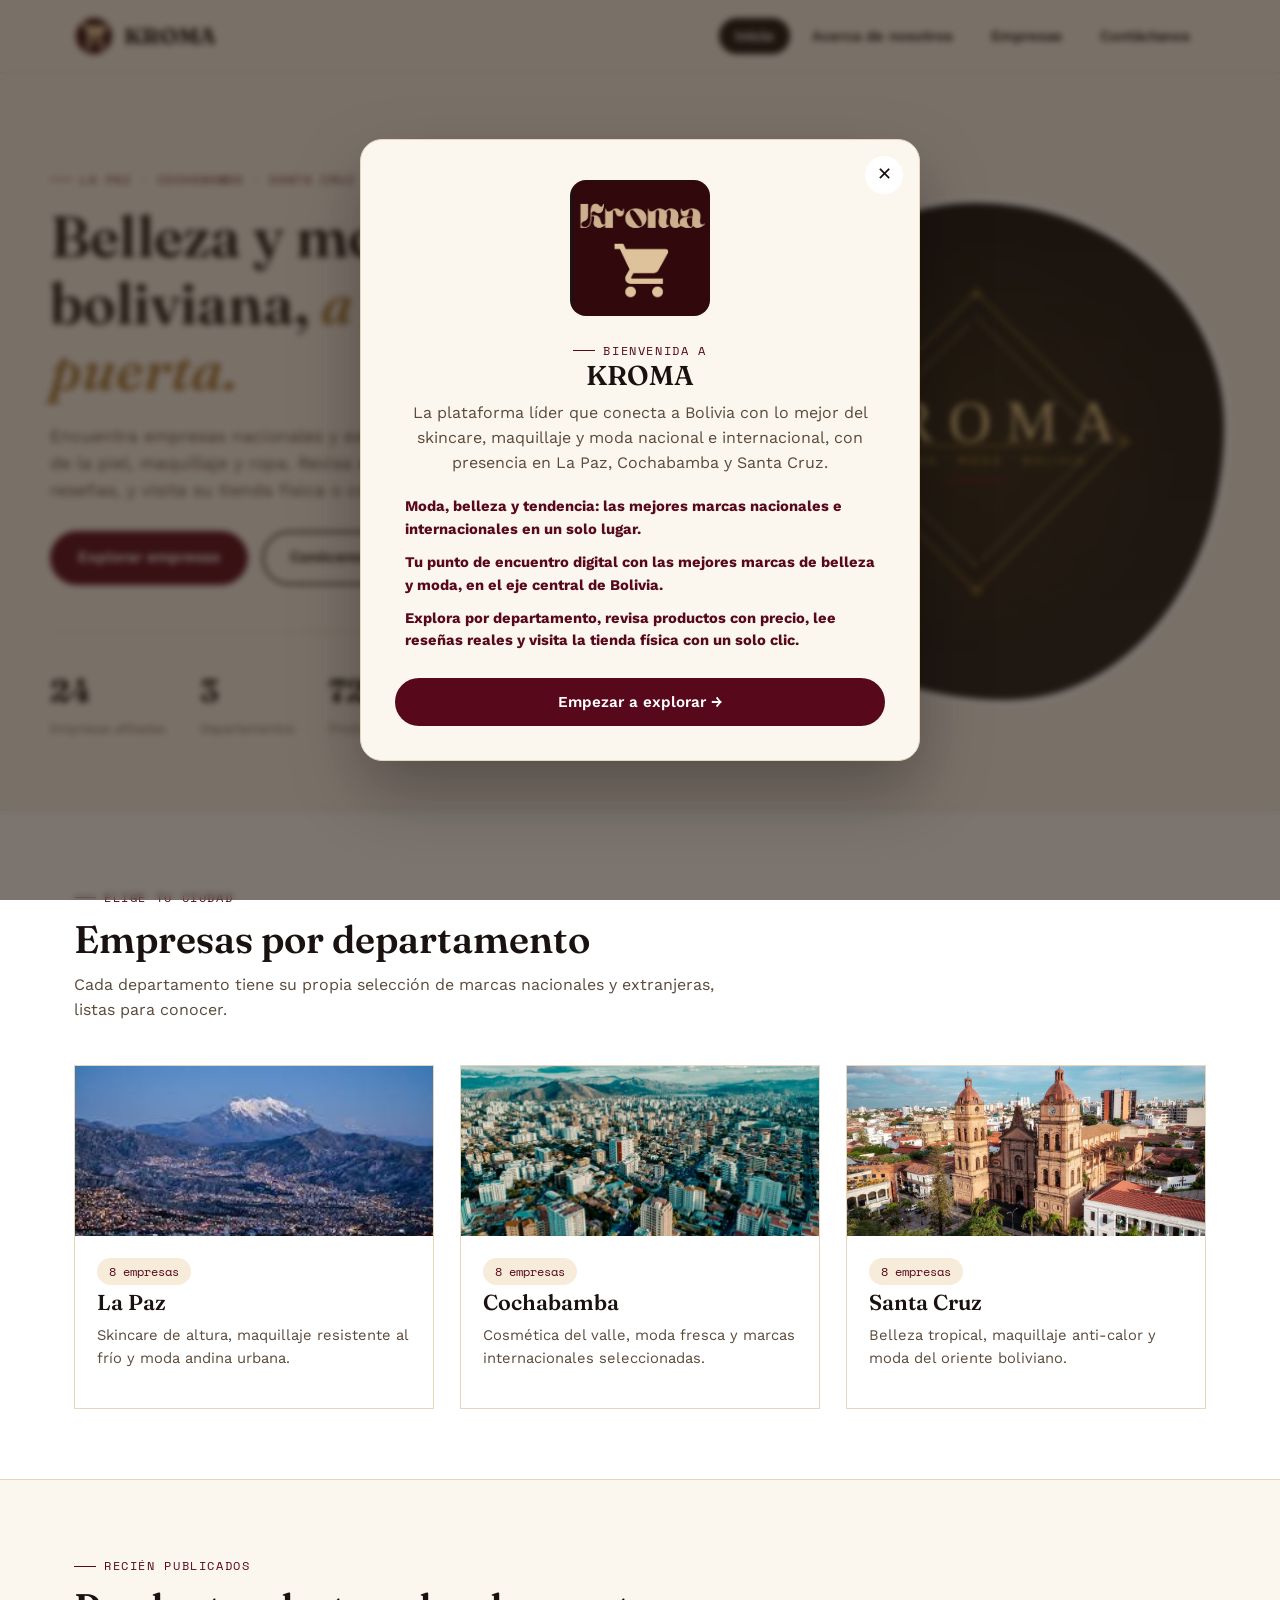
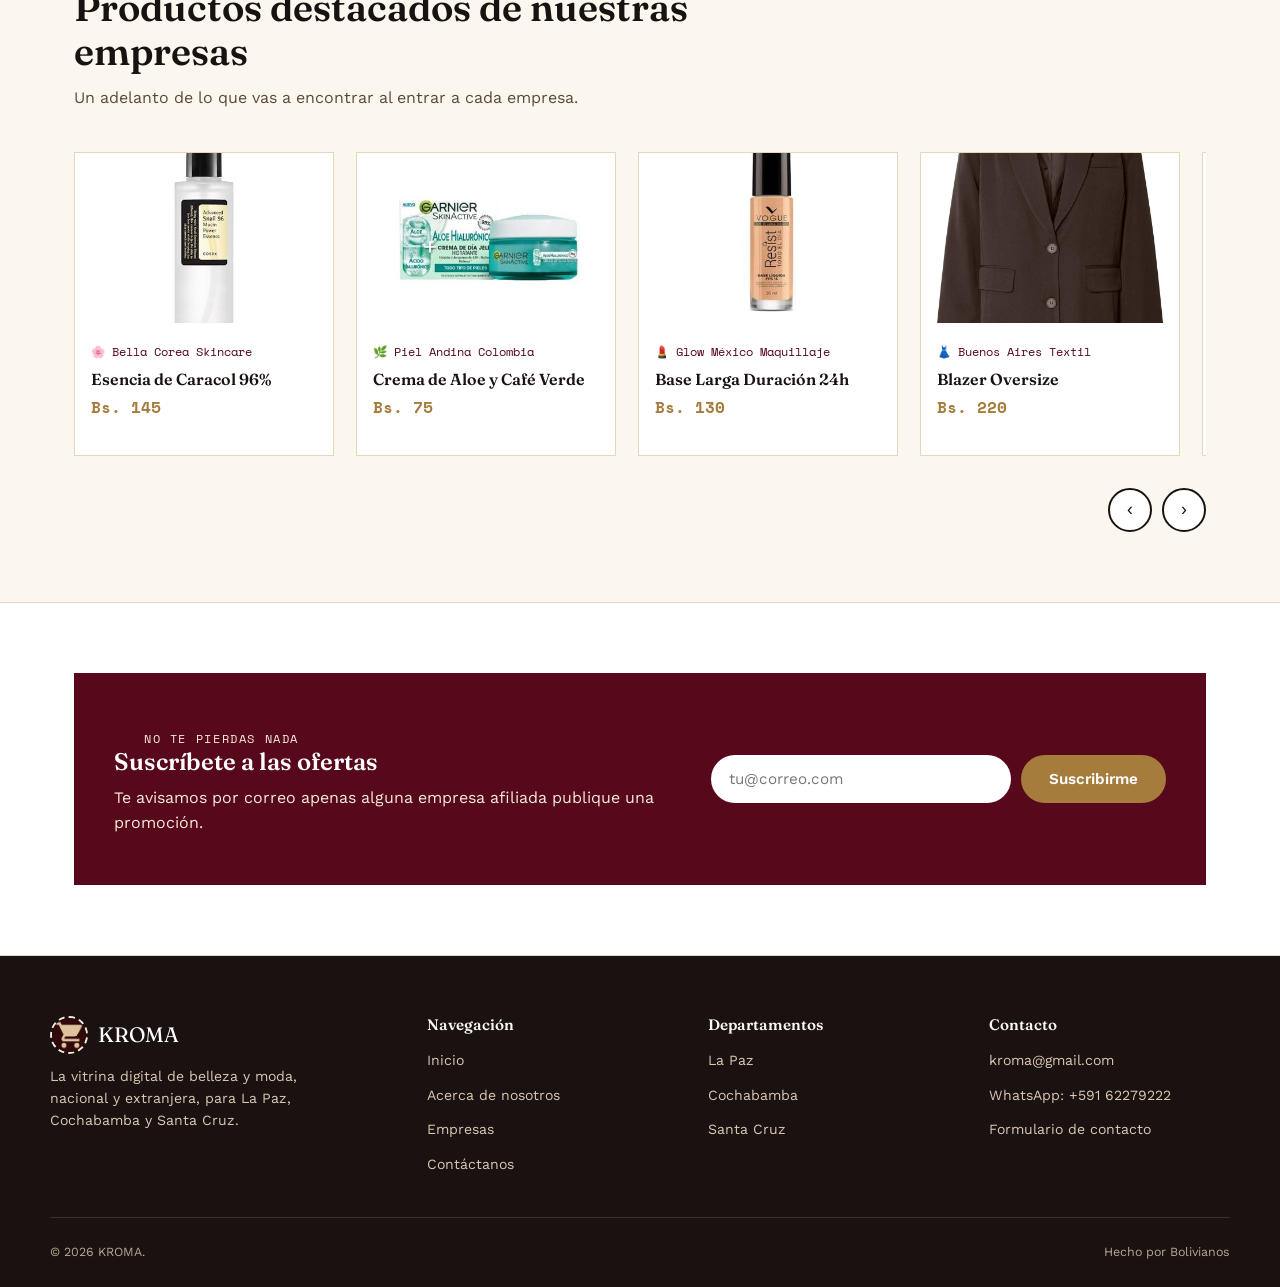
==== index.html @ 6fd76ea3 "Moviendo archivos a la raiz" ====
<!DOCTYPE html>
<html lang="es">
<head>
<meta charset="UTF-8">
<meta name="viewport" content="width=device-width, initial-scale=1.0">
<title>KROMA · Belleza y moda boliviana y del mundo</title>
<meta name="description" content="Descubre empresas de skincare, maquillaje y ropa, nacionales y extranjeras, en La Paz, Cochabamba y Santa Cruz.">
<link rel="preconnect" href="https://fonts.googleapis.com">
<link rel="stylesheet" href="css/style.css">
</head>
<body>

<!-- ============== BIENVENIDA ============== -->
<div class="modal-overlay" id="modal-bienvenida">
  <div class="modal-caja bienvenida-caja">
    <button class="modal-cerrar" data-cerrar-bienvenida aria-label="Cerrar bienvenida">✕</button>
    <div class="modal-panel">
      <img src="assets/img/logo-completo.jpg" alt="Logo KROMA" class="sello-grande-img" style="border-radius:16px; width:140px; height:auto; border:none;">
      <span class="eyebrow" style="justify-content:center;">Bienvenida a</span>
      <h3>KROMA</h3>
      <p>La plataforma líder que conecta a Bolivia con lo mejor del skincare, maquillaje y moda nacional e internacional, con presencia en La Paz, Cochabamba y Santa Cruz.</p>
      <ul class="bienvenida-lista">
        <li><span></span> <span><b>Moda, belleza y tendencia:</b> las mejores marcas nacionales e internacionales en un solo lugar.</span></li>
        <li><span></span> <span>Tu punto de encuentro digital con las mejores marcas de belleza y moda, en el eje central de Bolivia.</span></li>
        <li><span></span> <span>Explora por departamento, revisa productos con precio, lee reseñas reales y visita la tienda física con un solo clic.</span></li>
      </ul>
      <button class="btn btn-primario btn-block" data-cerrar-bienvenida>Empezar a explorar →</button>
    </div>
  </div>
</div>

<!-- ============== HEADER ============== -->
<header class="site-header">
  <nav class="nav">
    <a href="index.html" class="logo"><img src="assets/img/logo.jpg" alt="Logo KROMA" class="sello-img"> KROMA</a>
    <ul class="nav-links">
      <li><a href="index.html">Inicio</a></li>
      <li><a href="nosotros.html">Acerca de nosotros</a></li>
      <li><a href="empresas.html">Empresas</a></li>
      <li><a href="contacto.html">Contáctanos</a></li>
    </ul>
    <button class="nav-toggle" aria-label="Abrir menú">☰</button>
  </nav>
</header>

<!-- ============== HERO ============== -->
<section class="hero">
  <div class="hero-grid">
    <div>
      <span class="eyebrow">La Paz · Cochabamba · Santa Cruz</span>
      <h1>Belleza y moda boliviana, <em>a un clic de tu puerta.</em></h1>
      <p>Encuentra empresas nacionales y extranjeras de cuidado de la piel, maquillaje y ropa. Revisa sus productos, lee reseñas, y visita su tienda física o contáctalas directo.</p>
      <div class="hero-acciones">
        <a href="empresas.html" class="btn btn-primario">Explorar empresas </a>
        <a href="nosotros.html" class="btn btn-secundario">Conócenos</a>
      </div>
      <div class="stats-tira">
        <div class="stat"><b>24</b><span>Empresas afiliadas</span></div>
        <div class="stat"><b>3</b><span>Departamentos</span></div>
        <div class="stat"><b>72+</b><span>Productos publicados</span></div>
      </div>
    </div>
    <div class="hero-visual">
      <img src="assets/img/hero.jpg" alt="KROMA - Belleza, moda y tendencia en Bolivia">
    </div>
  </div>
</section>

<!-- ============== DEPARTAMENTOS ============== -->
<section class="section-alt">
  <div class="contenedor">
    <div class="section-titulo">
      <span class="eyebrow">Elige tu ciudad</span>
      <h2>Empresas por departamento</h2>
      <p>Cada departamento tiene su propia selección de marcas nacionales y extranjeras, listas para conocer.</p>
    </div>
    <div class="departamentos-grid">
      <!-- 📸 CAMBIAR AQUÍ: assets/img/departamentos/la-paz.jpg, cochabamba.jpg y santa-cruz.jpg -->
      <a href="empresas.html?depto=la-paz" class="depto-card">
        <div class="depto-img"><img src="assets/img/departamentos/LA PAZ.jpg" alt="La Paz"></div>
        <div class="depto-body">
          <span class="depto-pill">8 empresas</span>
          <h3>La Paz</h3>
          <p>Skincare de altura, maquillaje resistente al frío y moda andina urbana.</p>
        </div>
      </a>
      <a href="empresas.html?depto=cochabamba" class="depto-card">
        <div class="depto-img"><img src="assets/img/departamentos/COCHA.jpg" alt="Cochabamba"></div>
        <div class="depto-body">
          <span class="depto-pill">8 empresas</span>
          <h3>Cochabamba</h3>
          <p>Cosmética del valle, moda fresca y marcas internacionales seleccionadas.</p>
        </div>
      </a>
      <a href="empresas.html?depto=santa-cruz" class="depto-card">
        <div class="depto-img"><img src="assets/img/departamentos/SANTA CRUZ.jpg" alt="Santa Cruz"></div>
        <div class="depto-body">
          <span class="depto-pill">8 empresas</span>
          <h3>Santa Cruz</h3>
          <p>Belleza tropical, maquillaje anti-calor y moda del oriente boliviano.</p>
        </div>
      </a>
    </div>
  </div>
</section>

<!-- ============== PRODUCTOS DESTACADOS (CARRUSEL) ============== -->
<section>
  <div class="contenedor">
    <div class="section-titulo">
      <span class="eyebrow">Recién publicados</span>
      <h2>Productos destacados de nuestras empresas</h2>
      <p>Un adelanto de lo que vas a encontrar al entrar a cada empresa.</p>
    </div>
    <div class="carrusel">
      <div class="carrusel-pista" id="pista-destacados"></div>
      <div class="carrusel-controles">
        <button class="carrusel-btn" id="destacados-prev" aria-label="Anterior">‹</button>
        <button class="carrusel-btn" id="destacados-next" aria-label="Siguiente">›</button>
      </div>
    </div>
  </div>
</section>

<!-- ============== NEWSLETTER ============== -->
<section class="section-alt">
  <div class="contenedor">
    <div class="newsletter">
      <div>
        <span class="eyebrow" style="color:var(--verde-crema);">No te pierdas nada</span>
        <h2>Suscríbete a las ofertas</h2>
        <p>Te avisamos por correo apenas alguna empresa afiliada publique una promoción.</p>
      </div>
      <div>
        <form class="form-suscripcion">
          <input type="email" placeholder="tu@correo.com" required>
          <button class="btn btn-terracota" type="submit">Suscribirme </button>
        </form>
        <div class="mensaje-confirm"></div>
      </div>
    </div>
  </div>
</section>

<!-- ============== FOOTER ============== -->
<footer id="footer-incluido"></footer>

<script src="js/data.js"></script>
<script src="js/main.js"></script>
<script src="js/footer.js"></script>
</body>
</html>
---- css/style.css ----
/* ==========================================================================
   KROMA — style.css
   Paleta oficial (documento de marca): Vino (Maroon) #57081B · Beige Tan #D3AC75
           Beige Sand #D7B47C · Negro #151716
   Tipografía: "Fraunces" (display) + "Work Sans" (texto) + "Space Mono" (datos)
   ========================================================================== */

@import url('https://fonts.googleapis.com/css2?family=Fraunces:ital,opsz,wght@0,9..144,400;0,9..144,600;0,9..144,700;1,9..144,500&family=Work+Sans:wght@400;500;600;700&family=Space+Mono:wght@400;700&display=swap');

:root{
  --crema:        #FBF6EE;   /* fondo general → beige muy claro */
  --marfil:       #FFFFFF;   /* tarjetas → blanco, resalta sobre el beige */
  --cafe-oscuro:  #1A1210;   /* NEGRO de marca → textos, header, footer */
  --cafe-medio:   #57081B;   /* VINO (maroon) → textos y acentos secundarios */
  --cafe-claro:   #D3AC75;   /* BEIGE (tan) → detalles pequeños */
  --verde-salvia: #EFDCC0;   /* beige claro → fondos suaves de íconos/badges */
  --verde-oscuro: #57081B;   /* VINO → color de marca: botones, logo, pestañas */
  --verde-crema:  #F7EBDA;   /* beige muy pálido → fondos suaves */
  --terracota:    #A67C3D;   /* BEIGE dorado oscuro → precios y botón de acción */
  --linea:        #E7D6BE;   /* líneas y bordes suaves en beige */
  --negro:        #151716;   /* NEGRO puro del documento de marca */
}
*{ box-sizing: border-box; margin:0; padding:0; }

html{ scroll-behavior: smooth; }

body{
  background: var(--crema);
  color: var(--cafe-oscuro);
  font-family: 'Work Sans', sans-serif;
  line-height: 1.55;
  overflow-x: hidden;
}

img{ max-width: 100%; display:block; }

a{ color: inherit; text-decoration: none; }

h1,h2,h3,h4{
  font-family: 'Fraunces', serif;
  color: var(--cafe-oscuro);
  line-height: 1.15;
  font-weight: 600;
}

.eyebrow{
  font-family: 'Space Mono', monospace;
  text-transform: uppercase;
  letter-spacing: .14em;
  font-size: .72rem;
  color: var(--verde-oscuro);
  display:inline-flex;
  align-items:center;
  gap:8px;
}
.eyebrow::before{
  content:"";
  width:22px; height:1px;
  background: var(--verde-oscuro);
  display:inline-block;
}

.contenedor{
  max-width: 1180px;
  margin: 0 auto;
  padding: 0 24px;
}

/* Foco visible accesible */
a:focus-visible, button:focus-visible, input:focus-visible, textarea:focus-visible{
  outline: 3px solid var(--terracota);
  outline-offset: 3px;
}

@media (prefers-reduced-motion: reduce){
  *{ animation-duration: .001ms !important; animation-iteration-count: 1 !important; transition-duration: .001ms !important; scroll-behavior:auto !important; }
}

/* ==========================================================================
   BOTONES DIDÁCTICOS
   ========================================================================== */
.btn{
  display:inline-flex;
  align-items:center;
  gap:10px;
  font-family: 'Work Sans', sans-serif;
  font-weight:600;
  font-size: .95rem;
  padding: 13px 26px;
  border-radius: 100px;
  border: 2px solid transparent;
  cursor:pointer;
  transition: transform .18s ease, box-shadow .18s ease, background .18s ease;
  white-space: nowrap;
}
.btn:hover{ transform: translateY(-2px); }
.btn:active{ transform: translateY(0); }

.btn-primario{
  background: var(--verde-oscuro);
  color: var(--marfil);
  box-shadow: var(--sombra);
}
.btn-primario:hover{ background: var(--cafe-oscuro); }

.btn-secundario{
  background: transparent;
  color: var(--cafe-oscuro);
  border-color: var(--cafe-oscuro);
}
.btn-secundario:hover{ background: var(--cafe-oscuro); color: var(--marfil); }

.btn-terracota{
  background: var(--terracota);
  color: var(--marfil);
  box-shadow: var(--sombra);
}
.btn-terracota:hover{ background: #9a5324; }

.btn-block{ width:100%; justify-content:center; }
.btn-sm{ padding: 9px 18px; font-size: .82rem; }

/* ==========================================================================
   HEADER / NAV
   ========================================================================== */
.site-header{
  position: sticky; top:0; z-index: 500;
  background: rgba(251,246,238,0.92);
  backdrop-filter: blur(10px);
  border-bottom: 1px solid var(--linea);
}
.nav{
  display:flex; align-items:center; justify-content:space-between;
  padding: 16px 24px;
  max-width: 1180px; margin:0 auto;
}
.logo{
  display:flex; align-items:center; gap:10px;
  font-family:'Fraunces', serif; font-weight:700; font-size:1.4rem;
  color: var(--cafe-oscuro);
}
.logo .sello{
  width:40px;height:40px;border-radius:50%;
  background: var(--verde-oscuro); color:var(--marfil);
  display:flex; align-items:center; justify-content:center;
  font-family:'Fraunces',serif; font-size:1.1rem; flex-shrink:0;
  border: 2px dashed var(--verde-crema);
}
/* 📸 Logo: mismo círculo de 40px, pero como imagen. Cambia assets/img/logo.png por tu logo real. */
.logo .sello-img{
  width:40px;height:40px;border-radius:50%;
  object-fit:cover; flex-shrink:0;
  border: 2px dashed var(--verde-crema);
}
.footer-logo .sello-img{
  width:38px;height:38px;border-radius:50%; object-fit:cover; flex-shrink:0;
  border: 2px dashed var(--verde-crema);
}
.nav-links{
  display:flex; align-items:center; gap:6px; list-style:none;
}
.nav-links a{
  padding: 9px 16px; border-radius:100px; font-weight:600; font-size:.92rem;
  transition: background .2s ease, color .2s ease;
}
.nav-links a:hover, .nav-links a.activo{
  background: var(--cafe-oscuro); color: var(--marfil);
}
.nav-toggle{
  display:none;
  background:none; border:2px solid var(--cafe-oscuro); border-radius:10px;
  width:44px;height:44px; cursor:pointer; font-size:1.3rem;
  color: var(--cafe-oscuro);
}

@media (max-width: 880px){
  .nav-toggle{ display:block; }
  .nav-links{
    position:absolute; top:100%; left:0; right:0;
    flex-direction:column; align-items:stretch;
    background: var(--marfil);
    border-bottom: 1px solid var(--linea);
    padding: 10px 24px 20px;
    display:none;
    gap:4px;
  }
  .nav-links.abierto{ display:flex; }
  .nav-links a{ text-align:center; }
}

/* ==========================================================================
   HERO
   ========================================================================== */
.hero{
  position:relative;
  padding: 90px 24px 70px;
  overflow:hidden;
}
.hero-grid{
  max-width:1180px; margin:0 auto;
  display:grid; grid-template-columns: 1.1fr .9fr; gap:50px; align-items:center;
}
.hero h1{
  font-size: clamp(2.4rem, 4.6vw, 3.6rem);
  margin: 16px 0 20px;
}
.hero h1 em{ font-style: italic; color: var(--terracota); }
.hero p{ font-size:1.08rem; max-width:46ch; color:#5a4a3a; margin-bottom:28px; }
.hero-acciones{ display:flex; gap:14px; flex-wrap:wrap; }

.hero-visual{
  position:relative; aspect-ratio: 1/1; border-radius: 50% 50% 44% 56% / 55% 45% 55% 45%;
  overflow:hidden; box-shadow: var(--sombra); border: 6px solid var(--marfil);
}
.hero-visual img{ width:100%; height:100%; object-fit:cover; }
.hero-blob-tag{
  position:absolute; bottom:-18px; left:-18px;
  background: var(--verde-oscuro); color:var(--marfil);
  padding: 14px 20px; border-radius: var(--radio-sm);
  font-family:'Space Mono',monospace; font-size:.78rem;
  box-shadow: var(--sombra);
  max-width:200px;
}

.stats-tira{
  display:flex; flex-wrap:wrap; gap:34px;
  margin-top: 46px; padding-top: 34px; border-top:1px solid var(--linea);
}
.stat b{ display:block; font-family:'Fraunces',serif; font-size:2rem; color:var(--cafe-oscuro); }
.stat span{ font-size:.8rem; color:#7a6a5a; }

/* ==========================================================================
   SECCIONES GENERALES
   ========================================================================== */
section{ padding: 70px 24px; }
.section-titulo{ max-width: 640px; margin-bottom: 42px; }
.section-titulo h2{ font-size: clamp(1.8rem,3vw,2.5rem); margin-top:10px; }
.section-titulo p{ color:#5a4a3a; margin-top: 12px; }
.section-alt{ background: var(--marfil); border-top:1px solid var(--linea); border-bottom:1px solid var(--linea); }

/* Tarjetas de departamento */
.departamentos-grid{
  display:grid; grid-template-columns: repeat(3, 1fr); gap: 26px;
}
.depto-card{
  position:relative;
  background: var(--marfil);
  border-radius: var(--radio);
  overflow:hidden;
  box-shadow: var(--sombra);
  border: 1px solid var(--linea);
  transition: transform .25s ease;
}
.depto-card:hover{ transform: translateY(-6px); }
.depto-card .depto-img{ height:170px; overflow:hidden; }
.depto-card .depto-img img{ width:100%; height:100%; object-fit:cover; transition: transform .5s ease; }
.depto-card:hover .depto-img img{ transform: scale(1.08); }
.depto-card .depto-body{ padding: 22px; }
.depto-card h3{ font-size:1.35rem; margin: 6px 0 8px; }
.depto-card p{ color:#5a4a3a; font-size:.92rem; margin-bottom:16px; }
.depto-pill{
  font-family:'Space Mono',monospace; font-size:.72rem;
  background: var(--verde-crema); color: var(--verde-oscuro);
  padding: 5px 12px; border-radius: 100px; display:inline-block;
}

/* ==========================================================================
   CARRUSEL (destacados / productos)
   ========================================================================== */
.carrusel{ position:relative; }
.carrusel-pista{
  display:flex; gap:22px; overflow-x:auto; scroll-snap-type: x mandatory;
  padding-bottom: 14px; scrollbar-width: thin; scrollbar-color: var(--cafe-claro) transparent;
}
.carrusel-pista::-webkit-scrollbar{ height:8px; }
.carrusel-pista::-webkit-scrollbar-thumb{ background: var(--cafe-claro); border-radius:10px; }

.carrusel-controles{ display:flex; gap:10px; margin-top: 18px; justify-content:flex-end; }
.carrusel-btn{
  width:44px; height:44px; border-radius:50%;
  border: 2px solid var(--cafe-oscuro); background: var(--marfil);
  color: var(--cafe-oscuro); font-size:1.1rem; cursor:pointer;
  transition: background .2s ease, color .2s ease;
}
.carrusel-btn:hover{ background: var(--cafe-oscuro); color: var(--marfil); }

.producto-card-mini{
  flex: 0 0 260px; scroll-snap-align:start;
  background: var(--marfil); border-radius: var(--radio); overflow:hidden;
  border:1px solid var(--linea); box-shadow: var(--sombra);
}
.producto-card-mini .foto{ height:170px; overflow:hidden; }
.producto-card-mini .foto img{ width:100%; height:100%; object-fit:cover; }
.producto-card-mini .info{ padding:16px; }
.producto-card-mini .empresa-tag{ font-size:.72rem; color:var(--verde-oscuro); font-family:'Space Mono',monospace; }
.producto-card-mini h4{ font-size:1rem; margin:6px 0; }
.producto-card-mini .precio{ font-family:'Space Mono',monospace; color:var(--terracota); font-weight:700; }

/* ==========================================================================
   EMPRESAS — filtros + grid
   ========================================================================== */
.filtros-depto{
  display:flex; gap:10px; flex-wrap:wrap; margin-bottom: 20px;
}
.filtro-btn{
  padding:10px 20px; border-radius:100px; border:2px solid var(--cafe-oscuro);
  background:transparent; color:var(--cafe-oscuro); font-weight:600; cursor:pointer;
  font-family:'Work Sans',sans-serif; font-size:.9rem;
  transition: all .2s ease;
}
.filtro-btn.activo, .filtro-btn:hover{ background: var(--cafe-oscuro); color: var(--marfil); }

.filtros-tipo{ display:flex; gap:8px; flex-wrap:wrap; margin-bottom: 34px; }
.chip-btn{
  padding:7px 16px; border-radius:100px; border:1.5px solid var(--verde-oscuro);
  background: var(--verde-crema); color:var(--verde-oscuro); font-size:.8rem; font-weight:600;
  cursor:pointer; font-family:'Space Mono',monospace;
}
.chip-btn.activo{ background: var(--verde-oscuro); color:var(--marfil); }

.empresas-grid{
  display:grid; grid-template-columns: repeat(auto-fill, minmax(270px,1fr)); gap: 24px;
}
.empresa-card{
  background: var(--marfil); border-radius: var(--radio); border:1px solid var(--linea);
  box-shadow: var(--sombra); padding: 24px; cursor:pointer;
  transition: transform .22s ease, border-color .22s ease;
  display:flex; flex-direction:column; gap:12px; text-align:left;
}
.empresa-card:hover{ transform: translateY(-5px); border-color: var(--verde-oscuro); }
.empresa-top{ display:flex; align-items:center; gap:14px; }
.empresa-icono{
  width:56px;height:56px;border-radius:50%; flex-shrink:0;
  background: var(--verde-crema); display:flex; align-items:center; justify-content:center;
  font-size:1.6rem; border: 2px dashed var(--verde-oscuro);
}
.empresa-nombre{ font-family:'Fraunces',serif; font-size:1.12rem; font-weight:600; }
.empresa-pais{ font-size:.78rem; color:#7a6a5a; }
.badges{ display:flex; gap:8px; flex-wrap:wrap; }
.badge{
  font-family:'Space Mono',monospace; font-size:.68rem; padding:4px 10px; border-radius:100px;
}
.badge-extranjera{ background:#F1E1CE; color: var(--cafe-medio); }
.badge-nacional{ background: var(--verde-crema); color: var(--verde-oscuro); }
.badge-categoria{ background: #EFE6F0; color:#6a4b6e; }
.empresa-card .ver-mas{
  margin-top:auto; font-weight:700; font-size:.85rem; color: var(--terracota);
  display:flex; align-items:center; gap:6px;
}

/* ==========================================================================
   MODAL DE EMPRESA (mision/vision -> productos -> reseñas -> visita)
   ========================================================================== */
.modal-overlay{
  position:fixed; inset:0; background: rgba(35,24,16,0.6);
  display:none; align-items:center; justify-content:center; z-index:1000;
  padding: 20px; backdrop-filter: blur(3px);
}
.modal-overlay.visible{ display:flex; }

.modal-caja{
  background: var(--crema); border-radius: 22px; max-width: 640px; width:100%;
  max-height: 88vh; overflow-y:auto; box-shadow: 0 30px 70px rgba(0,0,0,.3);
  position:relative; border: 1px solid var(--linea);
}
.modal-cerrar{
  position:absolute; top:16px; right:16px; z-index:5;
  width:38px;height:38px;border-radius:50%; border:none;
  background: var(--marfil); color:var(--cafe-oscuro); font-size:1.1rem; cursor:pointer;
  box-shadow: var(--sombra);
}

.modal-panel{ padding: 40px 34px 34px; }

/* Paso 1: advertencia de mision/vision */
.advertencia{
  text-align:center;
}
.advertencia .empresa-icono{ width:80px;height:80px; font-size:2.3rem; margin:0 auto 14px; }
.advertencia .eyebrow{ justify-content:center; margin-bottom:8px; }
.advertencia h3{ font-size:1.6rem; margin-bottom: 18px; }
.mv-bloque{
  background: var(--marfil); border-radius: var(--radio-sm); padding:18px 20px;
  text-align:left; margin-bottom:14px; border-left: 4px solid var(--verde-oscuro);
}
.mv-bloque.vision{ border-left-color: var(--terracota); }
.mv-bloque .eyebrow{ justify-content:flex-start; margin-bottom:6px; }
.mv-bloque p{ font-size:.92rem; color:#4a3a2c; }

/* Paso 2: detalle */
.detalle-header{ display:flex; align-items:center; gap:14px; margin-bottom: 22px; }
.detalle-header h3{ font-size:1.4rem; }

.tabs-detalle{ display:flex; gap:8px; margin-bottom:20px; border-bottom:1px solid var(--linea); }
.tab-btn{
  background:none; border:none; padding: 10px 4px; margin-right:18px;
  font-family:'Work Sans',sans-serif; font-weight:600; color:#8a7a68; cursor:pointer;
  border-bottom: 3px solid transparent; font-size:.92rem;
}
.tab-btn.activo{ color: var(--cafe-oscuro); border-color: var(--terracota); }

.panel-tab{ display:none; }
.panel-tab.activo{ display:block; animation: aparecer .3s ease; }
@keyframes aparecer{ from{opacity:0; transform:translateY(6px);} to{opacity:1; transform:translateY(0);} }

/* mini carrusel de productos dentro del modal */
.prod-carrusel{ position:relative; }
.prod-slide{ display:none; gap:18px; }
.prod-slide.activo{ display:grid; grid-template-columns: 120px 1fr; }
.prod-slide img{ width:120px; height:120px; object-fit:cover; border-radius: var(--radio-sm); }
.prod-slide h4{ font-size:1.05rem; margin-bottom:6px; }
.prod-slide p{ font-size:.88rem; color:#5a4a3a; margin-bottom:10px; }
.prod-slide .precio{ font-family:'Space Mono',monospace; font-weight:700; color:var(--terracota); font-size:1.05rem; }
.prod-dots{ display:flex; gap:8px; justify-content:center; margin-top:16px; }
.prod-dot{ width:9px;height:9px;border-radius:50%; background: var(--linea); border:none; cursor:pointer; }
.prod-dot.activo{ background: var(--verde-oscuro); width:22px; border-radius:6px; transition: all .25s ease; }
.prod-nav{ display:flex; justify-content:space-between; position:absolute; top:44px; left:0; right:0; pointer-events:none; }
.prod-nav button{ pointer-events:all; }

.resena{
  background: var(--marfil); border-radius: var(--radio-sm); padding:16px; margin-bottom:12px;
  border:1px solid var(--linea);
}
.resena-top{ display:flex; justify-content:space-between; align-items:center; margin-bottom:6px; }
.resena-top b{ font-size:.9rem; }
.estrellas{ color: var(--terracota); font-size:.85rem; letter-spacing:2px; }
.resena p{ font-size:.88rem; color:#5a4a3a; }

.mapa-caja{ border-radius: var(--radio-sm); overflow:hidden; border:1px solid var(--linea); margin-bottom:14px; }
.mapa-caja iframe{ width:100%; height:230px; border:0; display:block; }
.direccion-linea{ display:flex; gap:8px; align-items:flex-start; font-size:.9rem; margin-bottom:16px; color:#4a3a2c; }

.acciones-detalle{ display:flex; gap:12px; flex-wrap:wrap; margin-top: 10px; }

/* ==========================================================================
   BIENVENIDA (modal de entrada al sitio)
   ========================================================================== */
.bienvenida-caja{ max-width: 560px; text-align:center; }
.bienvenida-caja .sello-grande{
  width:74px;height:74px;border-radius:50%; margin: 0 auto 18px;
  background: var(--verde-oscuro); color:var(--marfil); display:flex; align-items:center; justify-content:center;
  font-family:'Fraunces',serif; font-size:1.6rem; border: 3px dashed var(--verde-crema);
}
/* 📸 Versión imagen del sello grande de bienvenida (misma idea que el logo del header) */
.bienvenida-caja .sello-grande-img{
  width:74px;height:74px;border-radius:50%; margin:0 auto 18px; object-fit:cover;
  border: 3px dashed var(--verde-crema); display:block;
}
.bienvenida-caja h3{ font-size:1.7rem; margin-bottom:10px; }
.bienvenida-caja p{ color:#5a4a3a; margin-bottom:20px; }
.bienvenida-lista{ text-align:left; display:grid; gap:10px; margin-bottom:26px; }
.bienvenida-lista li{ list-style:none; display:flex; gap:10px; font-size:.92rem; align-items:flex-start; }
.bienvenida-lista li span{ color: var(--verde-oscuro); font-weight:700; }

/* ==========================================================================
   EQUIPO (nosotros)
   ========================================================================== */
.equipo-grid{
  display:grid; grid-template-columns: repeat(5, 1fr); gap: 22px;
}
.equipo-card{ text-align:center; }
.equipo-foto{
  width:100%; aspect-ratio: 1/1; border-radius: 50%; overflow:hidden;
  border: 5px solid var(--marfil); box-shadow: var(--sombra); margin-bottom:14px;
}
.equipo-foto img{ width:100%; height:100%; object-fit:cover; }
.equipo-card h4{ font-size:1rem; margin-bottom:4px; }
.equipo-card span{ font-size:.8rem; color: var(--verde-oscuro); font-family:'Space Mono',monospace; }

/* ==========================================================================
   NEWSLETTER / SUSCRIPCION
   ========================================================================== */
.newsletter{
  background: var(--verde-oscuro); color: var(--marfil);
  border-radius: var(--radio); padding: 50px 40px;
  display:grid; grid-template-columns: 1.1fr .9fr; gap: 40px; align-items:center;
}
.newsletter h2{ color: var(--marfil); }
.newsletter p{ color: var(--verde-crema); margin-top:10px; }
.form-suscripcion{ display:flex; gap:10px; flex-wrap:wrap; }
.form-suscripcion input{
  flex:1; min-width:200px; padding: 14px 18px; border-radius:100px; border:none;
  font-family:'Work Sans',sans-serif; font-size:.95rem;
}
.mensaje-confirm{
  margin-top:12px; font-size:.88rem; padding:10px 16px; border-radius:10px;
  background: rgba(255,255,255,0.15); display:none;
}
.mensaje-confirm.visible{ display:block; }

/* ==========================================================================
   FOOTER
   ========================================================================== */
footer{
  background: var(--cafe-oscuro); color: var(--crema);
  padding: 60px 24px 26px;
}
.footer-grid{
  display:grid; grid-template-columns: 1.4fr 1fr 1fr 1fr; gap: 40px;
  max-width:1180px; margin:0 auto 40px;
}
.footer-grid h4{ color: var(--crema); font-size:.95rem; margin-bottom:14px; }
.footer-grid ul{ list-style:none; display:grid; gap:10px; }
.footer-grid a{ color: #D8C9B4; font-size:.88rem; }
.footer-grid a:hover{ color: var(--marfil); }
.footer-logo{ display:flex; align-items:center; gap:10px; font-family:'Fraunces',serif; font-size:1.3rem; margin-bottom:12px; color: var(--marfil); }
.footer-bottom{
  max-width:1180px; margin:0 auto; padding-top:24px; border-top:1px solid rgba(255,255,255,0.12);
  display:flex; justify-content:space-between; flex-wrap:wrap; gap:10px;
  font-size:.78rem; color:#B7A793;
}

/* ==========================================================================
   PÁGINA ACERCA DE NOSOTROS Y CONTACTO — extras
   ========================================================================== */
.mv-columnas{ display:grid; grid-template-columns: 1fr 1fr; gap: 26px; margin-top: 10px; }
.mv-tarjeta{
  background: var(--marfil); border-radius: var(--radio); padding: 30px;
  border-top: 5px solid var(--verde-oscuro); box-shadow: var(--sombra);
}
.mv-tarjeta.terracota{ border-top-color: var(--terracota); }
.mv-tarjeta .eyebrow{ margin-bottom:10px; }

.linea-tiempo{ display:grid; gap:0; margin-top: 20px; }
.hito{ display:grid; grid-template-columns: 90px 1fr; gap: 20px; padding: 20px 0; border-bottom:1px dashed var(--linea); }
.hito:last-child{ border-bottom:none; }
.hito .anio{ font-family:'Space Mono',monospace; font-weight:700; color: var(--terracota); }
.hito h4{ margin-bottom:4px; font-size:1.02rem; }
.hito p{ font-size:.9rem; color:#5a4a3a; }

.contacto-grid{ display:grid; grid-template-columns: .9fr 1.1fr; gap: 44px; }
.contacto-info-card{
  background: var(--marfil); border-radius: var(--radio); padding: 30px;
  box-shadow: var(--sombra); display:grid; gap:18px; align-content:start;
}
.contacto-info-item{ display:flex; gap:14px; align-items:flex-start; }
.contacto-info-item .icono{
  width:42px;height:42px;border-radius:50%; background: var(--verde-crema); color:var(--verde-oscuro);
  display:flex; align-items:center; justify-content:center; flex-shrink:0; font-size:1.1rem;
}
.form-caja{ background: var(--marfil); border-radius: var(--radio); padding: 34px; box-shadow: var(--sombra); }
.campo{ margin-bottom:18px; }
.campo label{ display:block; font-weight:600; font-size:.88rem; margin-bottom:7px; }
.campo input, .campo textarea, .campo select{
  width:100%; padding: 13px 16px; border-radius: var(--radio-sm); border:1.5px solid var(--linea);
  background: var(--crema); font-family:'Work Sans',sans-serif; font-size:.95rem; resize:vertical;
}
.campo input:focus, .campo textarea:focus, .campo select:focus{ border-color: var(--verde-oscuro); }

/* Toast de confirmación general */
.toast{
  position:fixed; bottom:26px; right:26px; z-index:2000;
  background: var(--cafe-oscuro); color: var(--marfil); padding: 16px 22px; border-radius: var(--radio-sm);
  box-shadow: var(--sombra); font-size:.9rem; display:flex; align-items:center; gap:10px;
  transform: translateY(140%); transition: transform .35s ease;
  max-width: 320px;
}
.toast.visible{ transform: translateY(0); }

/* ==========================================================================
   RESPONSIVE
   ========================================================================== */
@media (max-width: 980px){
  .hero-grid{ grid-template-columns: 1fr; }
  .hero-visual{ order:-1; max-width:340px; margin:0 auto; }
  .departamentos-grid{ grid-template-columns: 1fr 1fr; }
  .equipo-grid{ grid-template-columns: repeat(3,1fr); }
  .newsletter{ grid-template-columns: 1fr; }
  .mv-columnas{ grid-template-columns: 1fr; }
  .contacto-grid{ grid-template-columns: 1fr; }
  .footer-grid{ grid-template-columns: 1fr 1fr; }
}
@media (max-width: 620px){
  section{ padding: 50px 18px; }
  .departamentos-grid{ grid-template-columns: 1fr; }
  .equipo-grid{ grid-template-columns: repeat(2,1fr); }
  .prod-slide.activo{ grid-template-columns: 1fr; }
  .prod-slide img{ width:100%; height:160px; }
  .footer-grid{ grid-template-columns: 1fr; }
}
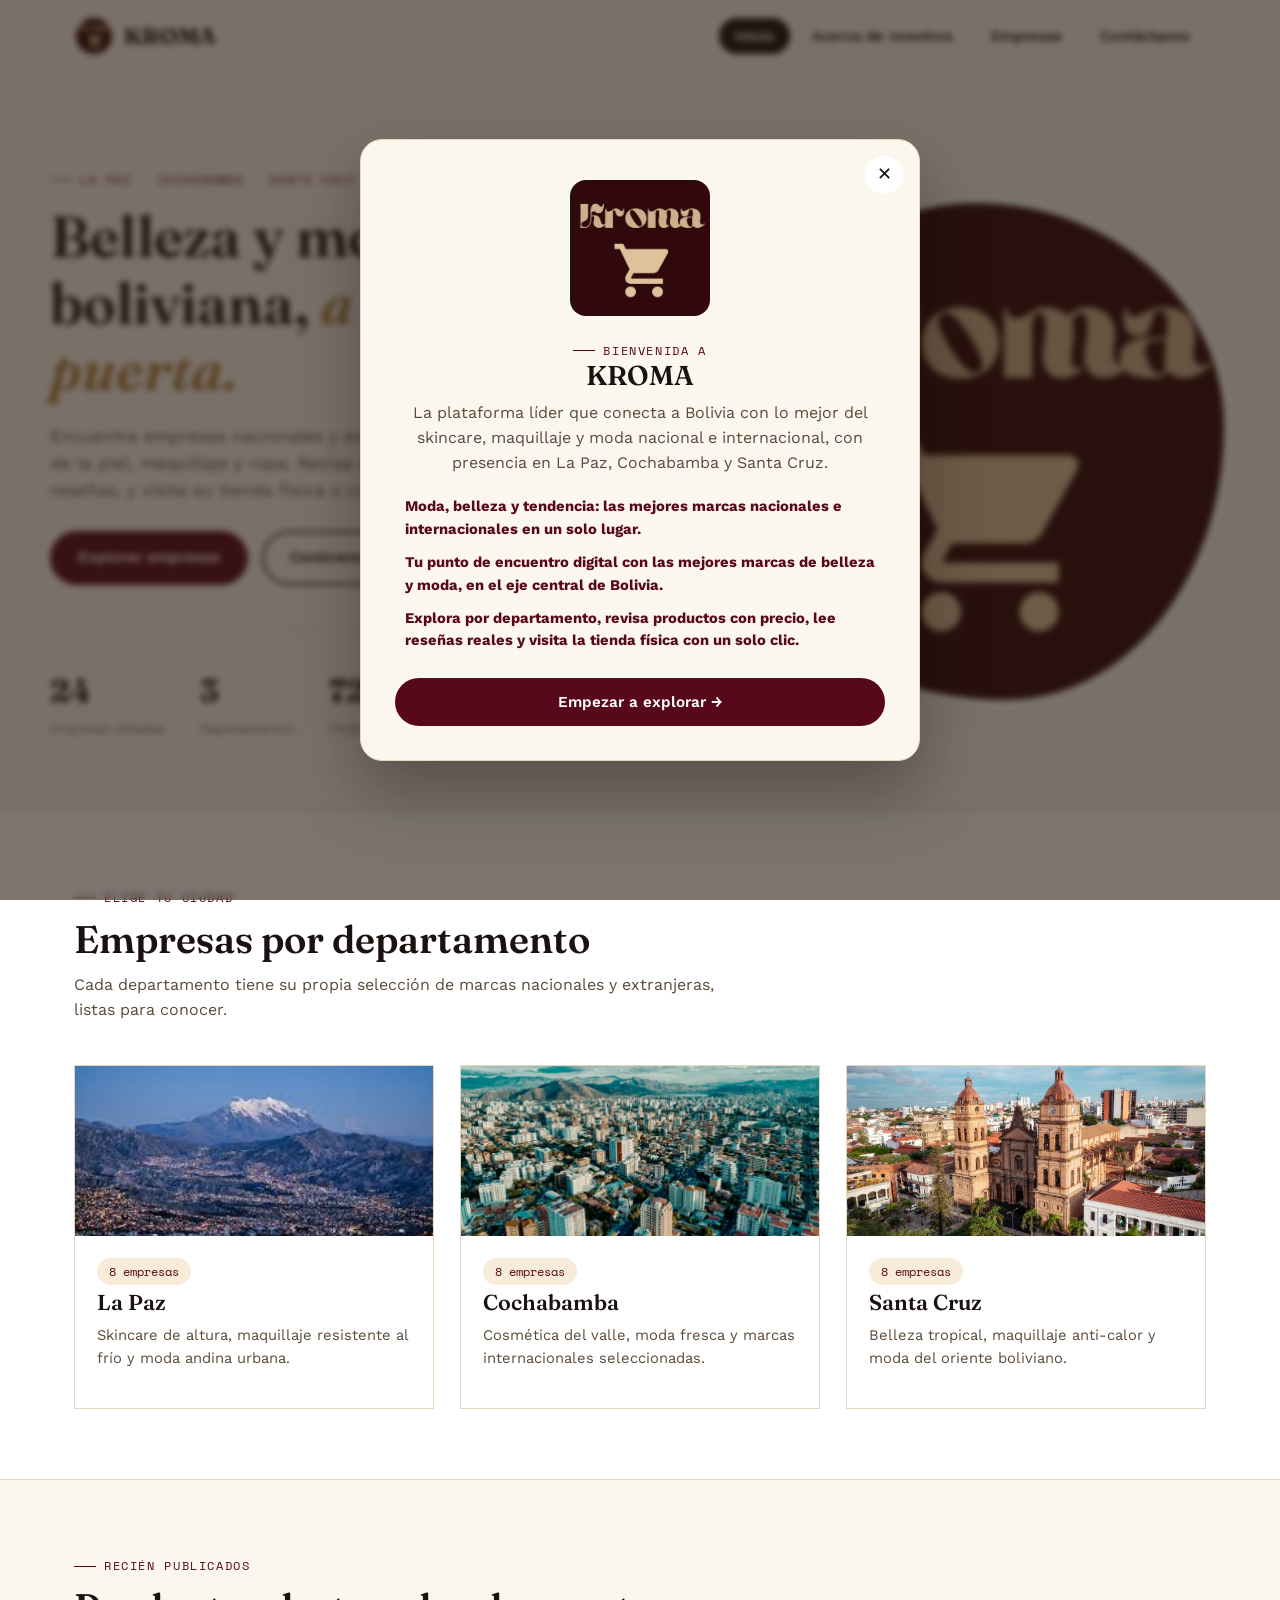
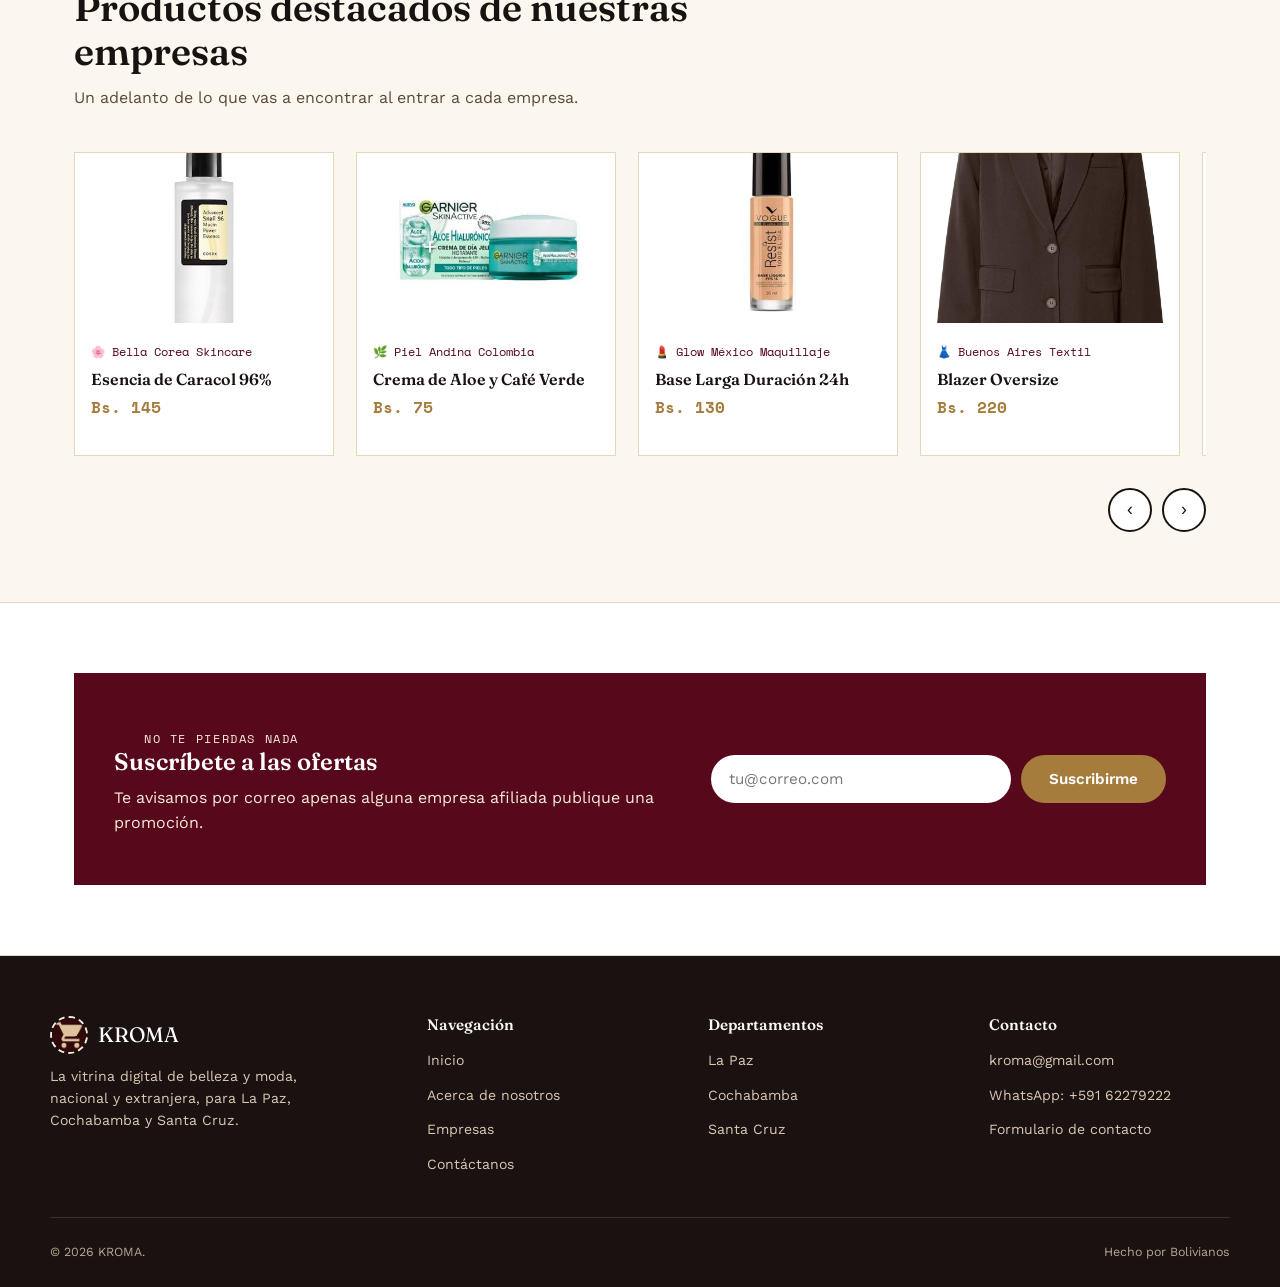
==== commit 19f588bb: "Cambio de logo principal" ====
--- a/index.html
+++ b/index.html
@@ -15,7 +15,7 @@
   <div class="modal-caja bienvenida-caja">
     <button class="modal-cerrar" data-cerrar-bienvenida aria-label="Cerrar bienvenida">✕</button>
     <div class="modal-panel">
-      <img src="assets/img/logo-completo.jpg" alt="Logo KROMA" class="sello-grande-img" style="border-radius:16px; width:140px; height:auto; border:none;">
+      <img src="assets\img\logo-completo.jpg" alt="Logo KROMA" class="sello-grande-img" style="border-radius:16px; width:140px; height:auto; border:none;">
       <span class="eyebrow" style="justify-content:center;">Bienvenida a</span>
       <h3>KROMA</h3>
       <p>La plataforma líder que conecta a Bolivia con lo mejor del skincare, maquillaje y moda nacional e internacional, con presencia en La Paz, Cochabamba y Santa Cruz.</p>
@@ -32,7 +32,7 @@
 <!-- ============== HEADER ============== -->
 <header class="site-header">
   <nav class="nav">
-    <a href="index.html" class="logo"><img src="assets/img/logo.jpg" alt="Logo KROMA" class="sello-img"> KROMA</a>
+    <a href="index.html" class="logo"><img src="assets\img\logo-completo.jpg" alt="Logo KROMA" class="sello-img"> KROMA</a>
     <ul class="nav-links">
       <li><a href="index.html">Inicio</a></li>
       <li><a href="nosotros.html">Acerca de nosotros</a></li>
@@ -61,7 +61,7 @@
       </div>
     </div>
     <div class="hero-visual">
-      <img src="assets/img/hero.jpg" alt="KROMA - Belleza, moda y tendencia en Bolivia">
+      <img src="assets\img\logo-completo.jpg" alt="KROMA - Belleza, moda y tendencia en Bolivia">
     </div>
   </div>
 </section>
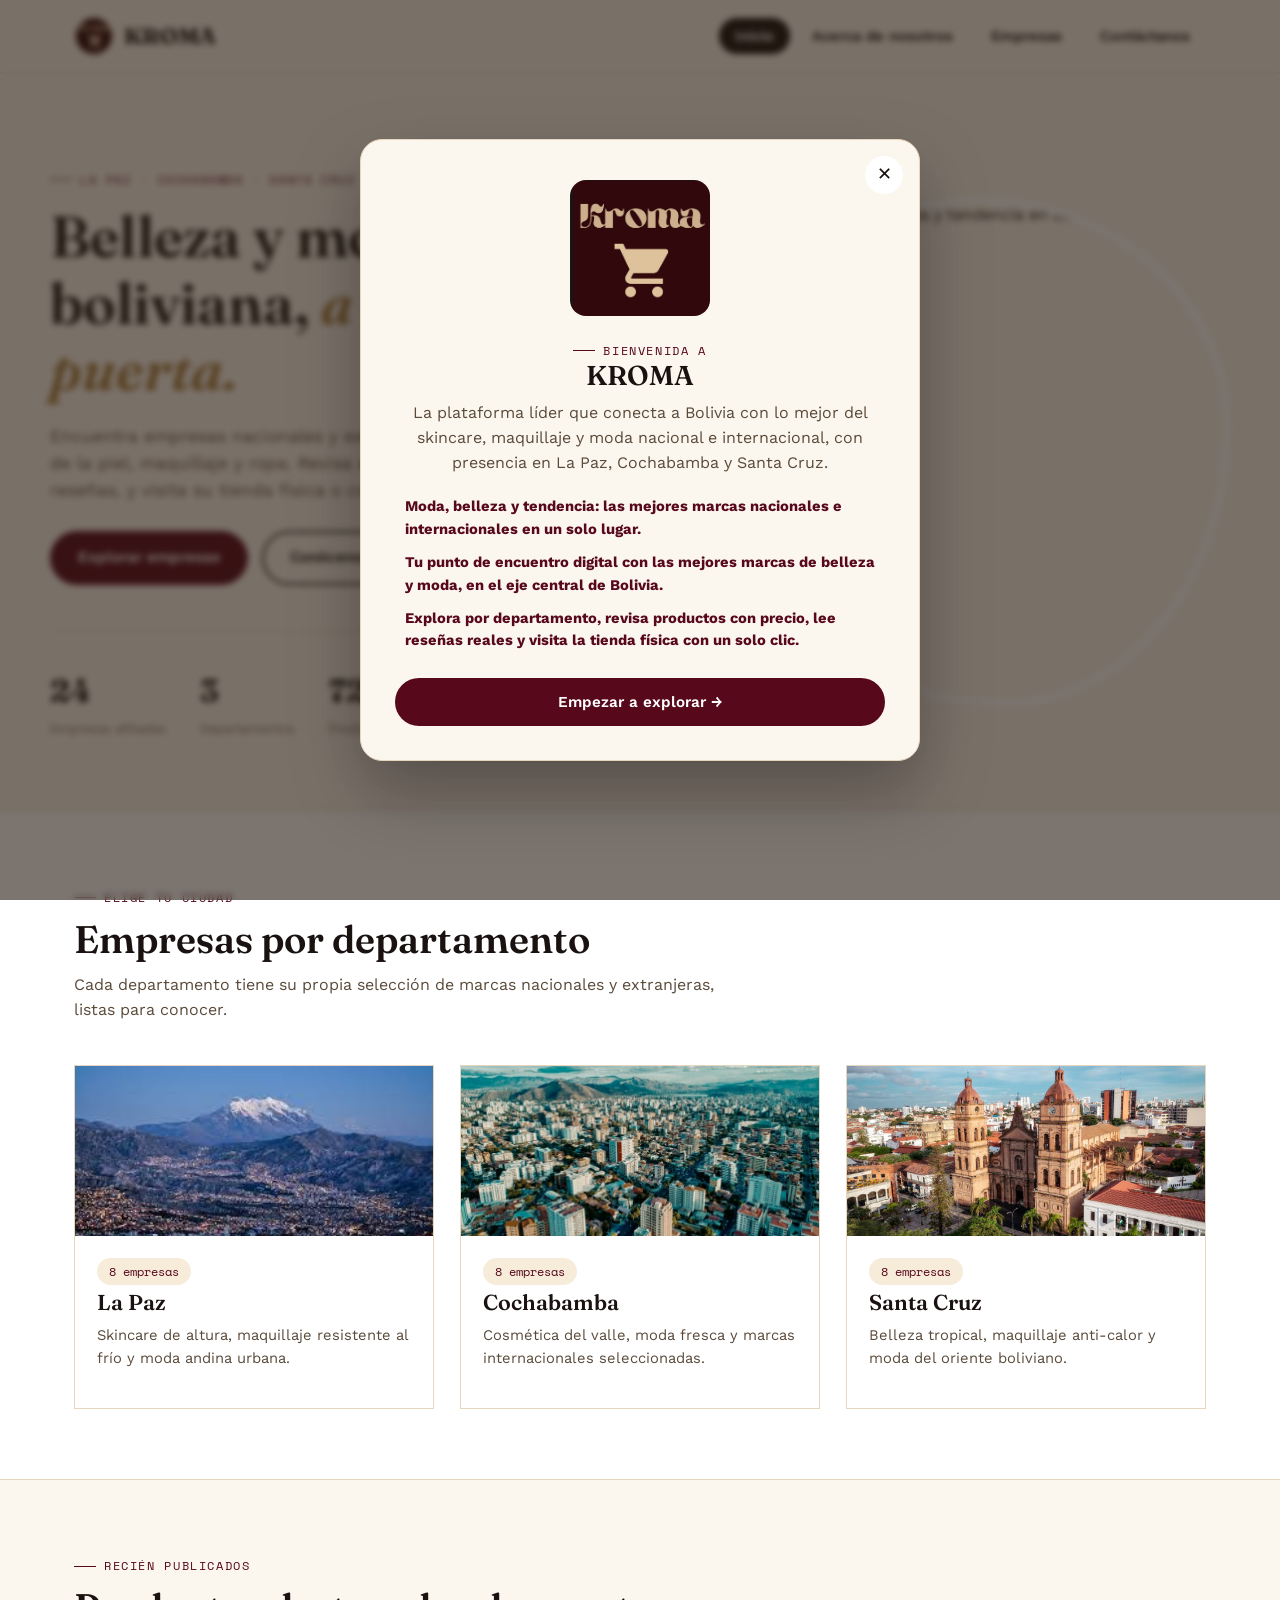
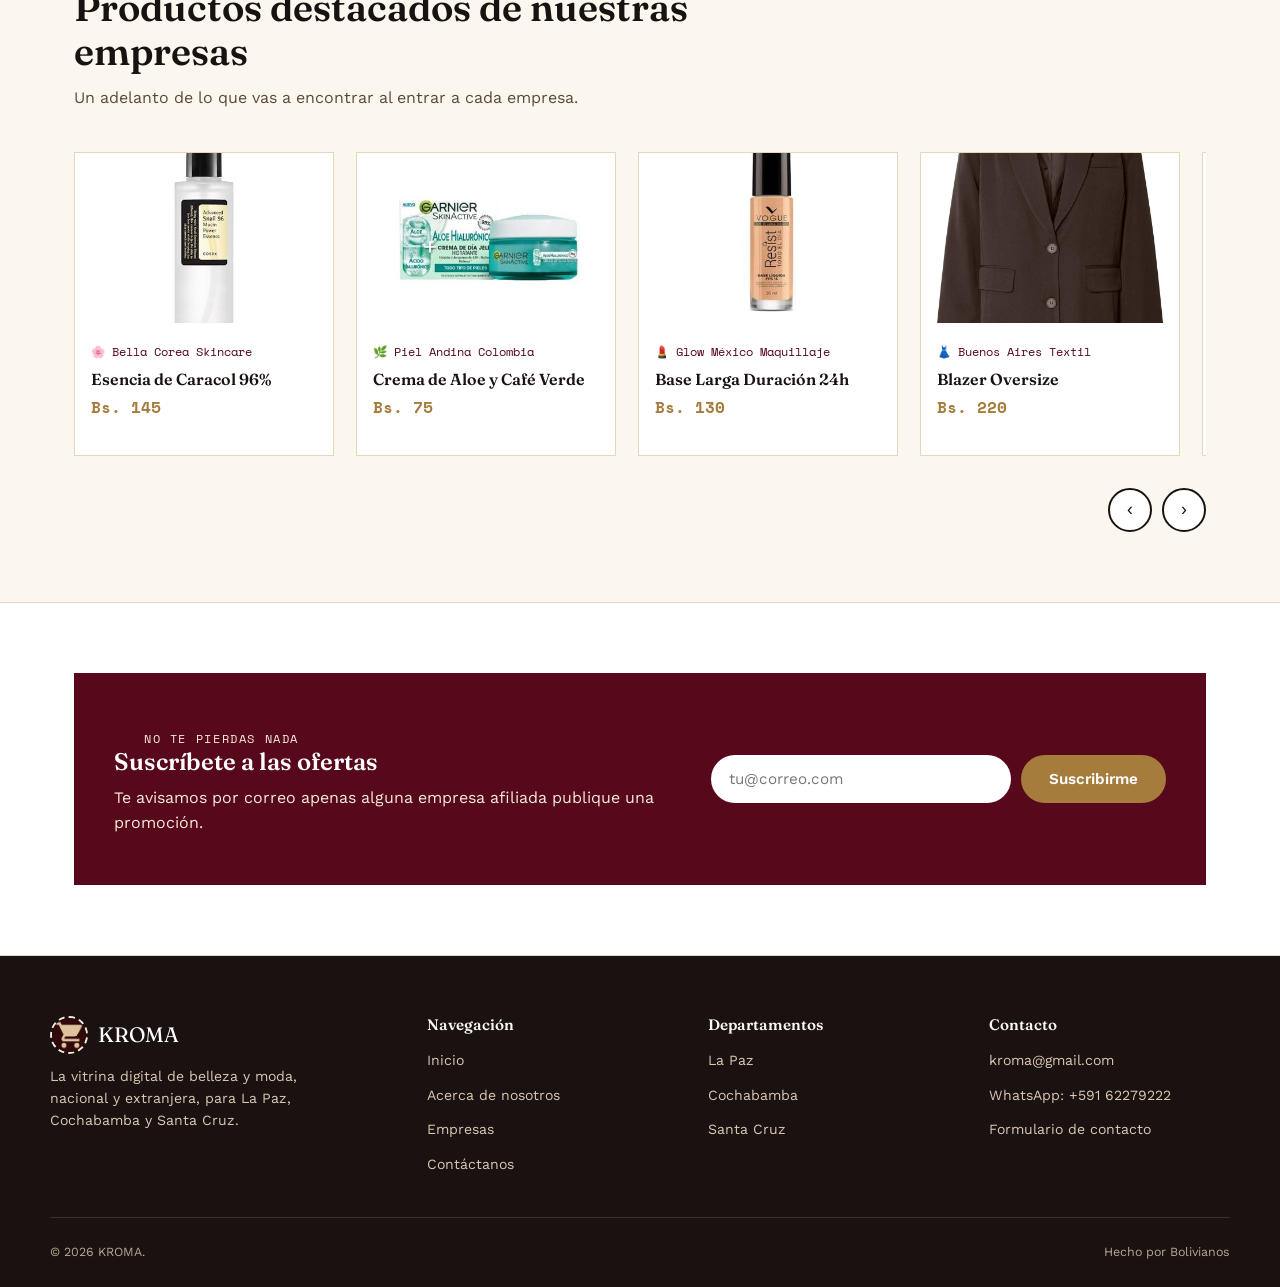
==== commit 73b41023: "Forzar recarga de logo con parametro v=2" ====
--- a/index.html
+++ b/index.html
@@ -61,7 +61,7 @@
       </div>
     </div>
     <div class="hero-visual">
-      <img src="assets\img\logo-completo.jpg" alt="KROMA - Belleza, moda y tendencia en Bolivia">
+      <img src="assets/img/tu-logo.jpg?v=2" alt="KROMA - Belleza, moda y tendencia en Bolivia">
     </div>
   </div>
 </section>
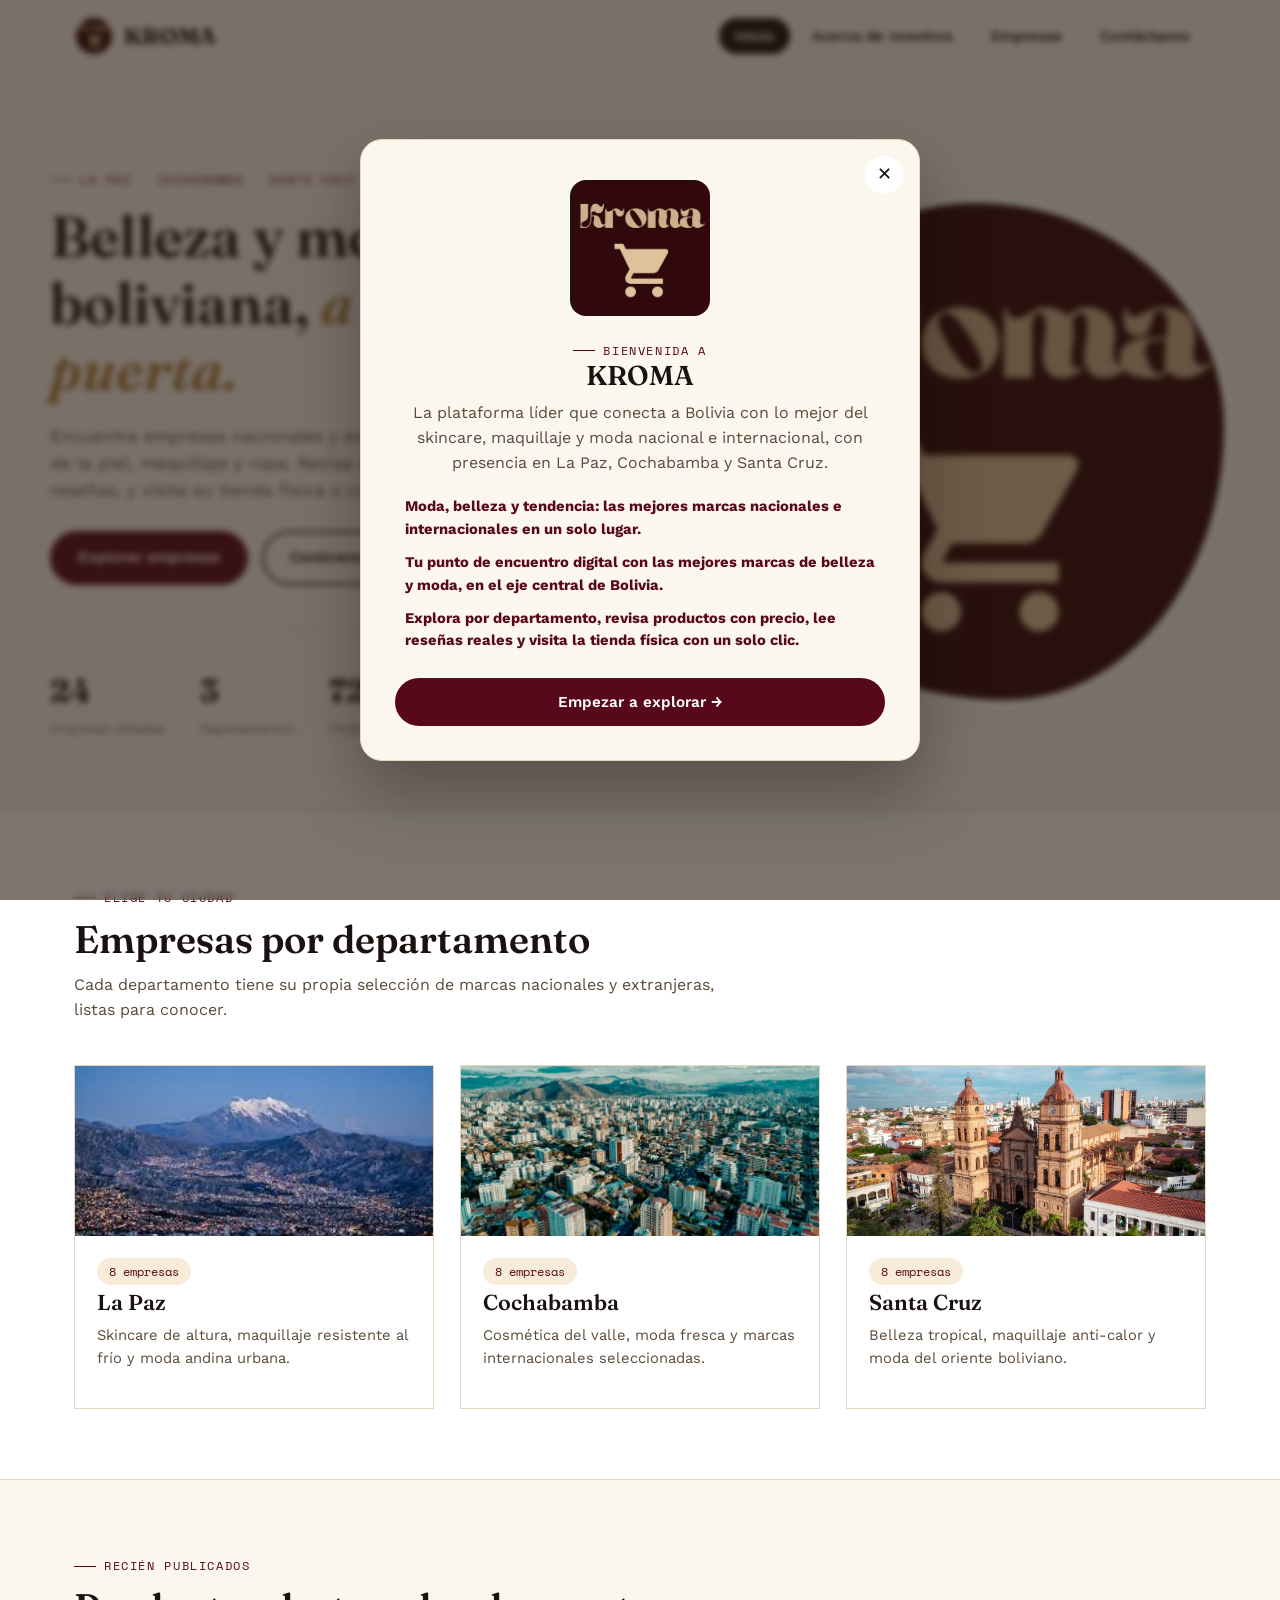
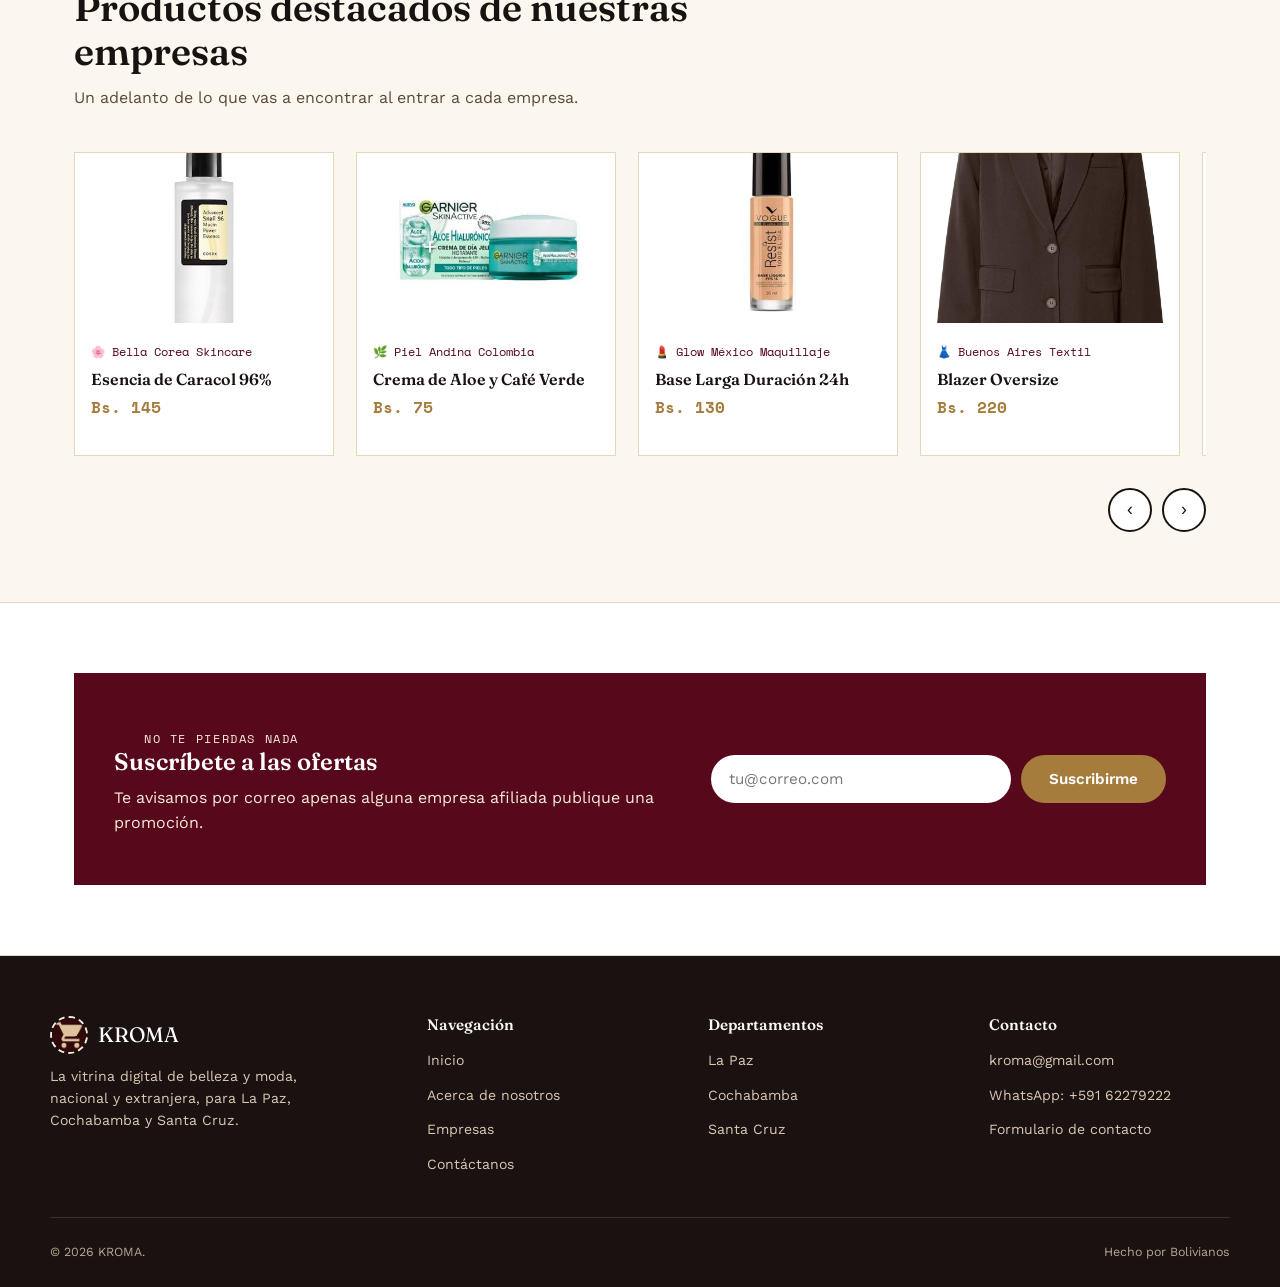
==== commit 489841a2: "Corregida ruta de imagen" ====
--- a/index.html
+++ b/index.html
@@ -61,7 +61,7 @@
       </div>
     </div>
     <div class="hero-visual">
-      <img src="assets/img/tu-logo.jpg?v=2" alt="KROMA - Belleza, moda y tendencia en Bolivia">
+      <img src="assets\img\logo-completo.jpg" alt="KROMA - Belleza, moda y tendencia en Bolivia">
     </div>
   </div>
 </section>
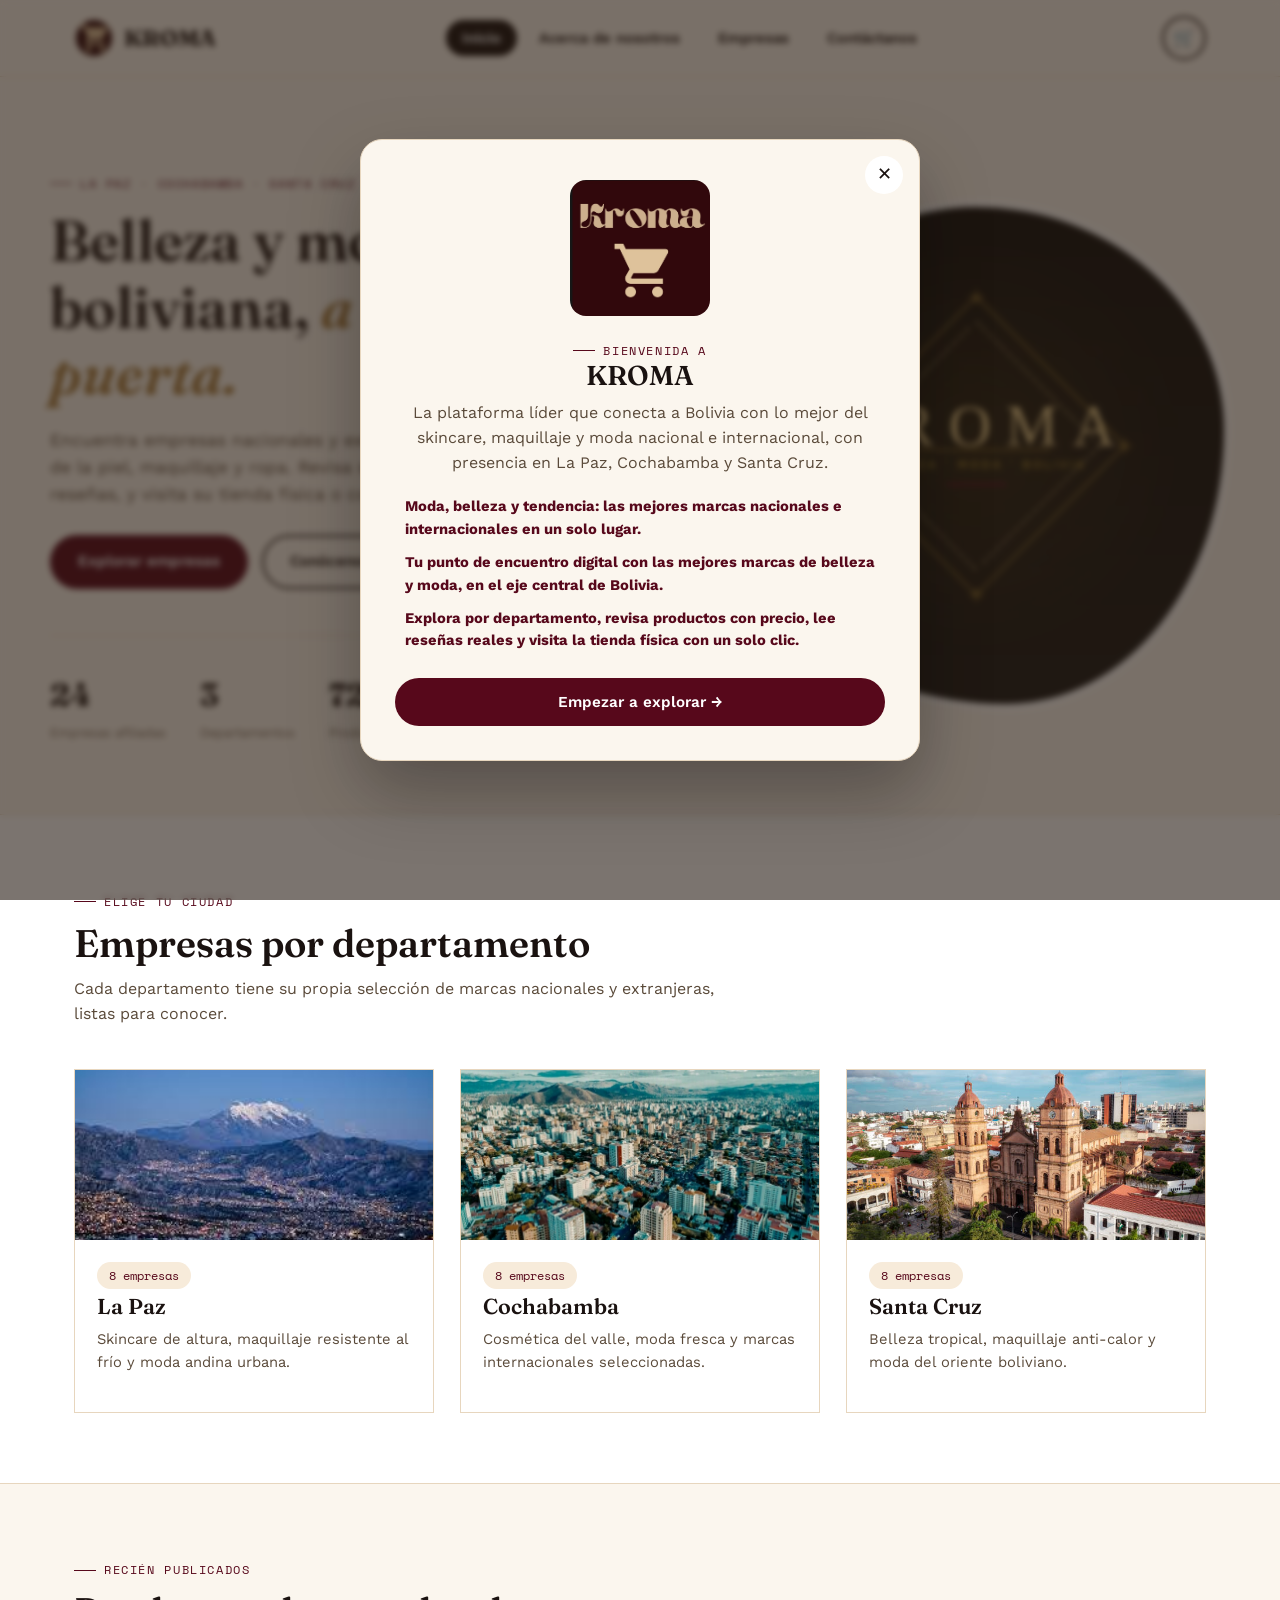
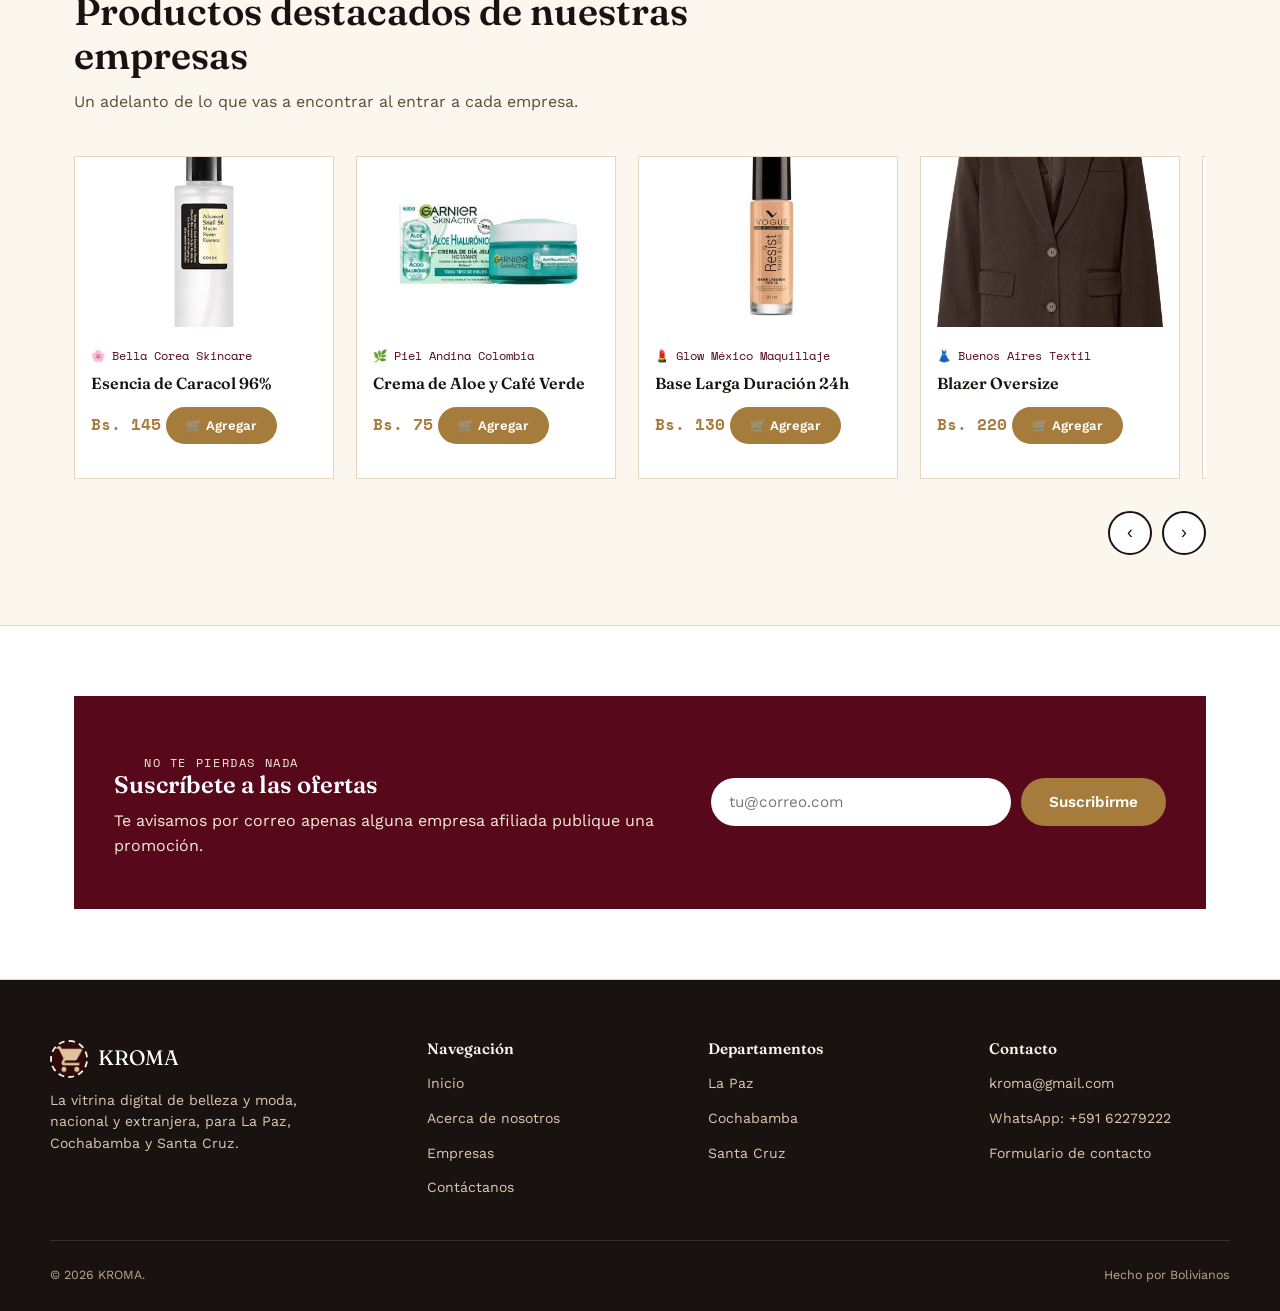
==== commit 58b946af: "Convertir KROMA en PWA instalable" ====
--- a/index.html
+++ b/index.html
@@ -7,6 +7,10 @@
 <meta name="description" content="Descubre empresas de skincare, maquillaje y ropa, nacionales y extranjeras, en La Paz, Cochabamba y Santa Cruz.">
 <link rel="preconnect" href="https://fonts.googleapis.com">
 <link rel="stylesheet" href="css/style.css">
+<link rel="manifest" href="manifest.json">
+<meta name="theme-color" content="#57081B">
+<link rel="apple-touch-icon" href="assets/icons/apple-touch-icon.png">
+<link rel="icon" href="assets/icons/icon-192.png">
 </head>
 <body>
 
@@ -15,7 +19,7 @@
   <div class="modal-caja bienvenida-caja">
     <button class="modal-cerrar" data-cerrar-bienvenida aria-label="Cerrar bienvenida">✕</button>
     <div class="modal-panel">
-      <img src="assets\img\logo-completo.jpg" alt="Logo KROMA" class="sello-grande-img" style="border-radius:16px; width:140px; height:auto; border:none;">
+      <img src="assets/img/logo-completo.jpg" alt="Logo KROMA" class="sello-grande-img" style="border-radius:16px; width:140px; height:auto; border:none;">
       <span class="eyebrow" style="justify-content:center;">Bienvenida a</span>
       <h3>KROMA</h3>
       <p>La plataforma líder que conecta a Bolivia con lo mejor del skincare, maquillaje y moda nacional e internacional, con presencia en La Paz, Cochabamba y Santa Cruz.</p>
@@ -32,7 +36,7 @@
 <!-- ============== HEADER ============== -->
 <header class="site-header">
   <nav class="nav">
-    <a href="index.html" class="logo"><img src="assets\img\logo-completo.jpg" alt="Logo KROMA" class="sello-img"> KROMA</a>
+    <a href="index.html" class="logo"><img src="assets/img/logo.jpg" alt="Logo KROMA" class="sello-img"> KROMA</a>
     <ul class="nav-links">
       <li><a href="index.html">Inicio</a></li>
       <li><a href="nosotros.html">Acerca de nosotros</a></li>
@@ -61,7 +65,7 @@
       </div>
     </div>
     <div class="hero-visual">
-      <img src="assets\img\logo-completo.jpg" alt="KROMA - Belleza, moda y tendencia en Bolivia">
+      <img src="assets/img/hero.jpg" alt="KROMA - Belleza, moda y tendencia en Bolivia">
     </div>
   </div>
 </section>
@@ -147,6 +151,8 @@
 
 <script src="js/data.js"></script>
 <script src="js/main.js"></script>
+<script src="js/carrito.js"></script>
+<script src="js/pwa.js"></script>
 <script src="js/footer.js"></script>
 </body>
 </html>
--- a/css/style.css
+++ b/css/style.css
@@ -558,6 +558,89 @@
 .toast.visible{ transform: translateY(0); }
 
 /* ==========================================================================
+   VALORACIÓN POR ESTRELLAS (empresas)
+   ========================================================================== */
+.empresa-valoracion{ display:flex; align-items:center; gap:8px; }
+.valoracion-num{ font-family:'Space Mono',monospace; font-size:.76rem; color:#7a6a5a; }
+
+.valoracion-picker{
+  background: var(--marfil); border:1px solid var(--linea); border-radius: var(--radio-sm);
+  padding:16px; margin-bottom:16px; text-align:center;
+}
+.valoracion-picker > span{ display:block; font-size:.88rem; margin-bottom:10px; color:#4a3a2c; }
+.picker-estrellas{ display:flex; gap:6px; justify-content:center; }
+.picker-estrella{
+  background:none; border:none; cursor:pointer; font-size:1.7rem; line-height:1;
+  color: var(--linea); transition: transform .15s ease, color .15s ease;
+}
+.picker-estrella:hover, .picker-estrella:hover ~ .picker-estrella{ transform: scale(1.08); }
+.picker-estrella.seleccionada{ color: var(--terracota); }
+
+/* ==========================================================================
+   CARRITO DE COMPRAS
+   ========================================================================== */
+.carrito-toggle{
+  position:relative; background:none; border:2px solid var(--cafe-oscuro); border-radius:100px;
+  width:44px; height:44px; cursor:pointer; font-size:1.15rem; color: var(--cafe-oscuro);
+  display:flex; align-items:center; justify-content:center; flex-shrink:0;
+}
+.carrito-badge{
+  position:absolute; top:-6px; right:-6px; background: var(--terracota); color: var(--marfil);
+  font-family:'Space Mono',monospace; font-size:.66rem; min-width:19px; height:19px; border-radius:50%;
+  align-items:center; justify-content:center; display:none; padding:0 3px;
+}
+
+.carrito-overlay{ justify-content:flex-end; padding:0; }
+.carrito-caja{
+  background: var(--crema); width:100%; max-width:420px; height:100%;
+  display:flex; flex-direction:column; box-shadow: -20px 0 50px rgba(0,0,0,.25);
+  animation: entrarCarrito .3s ease;
+}
+@keyframes entrarCarrito{ from{ transform: translateX(100%);} to{ transform: translateX(0);} }
+.carrito-header{
+  display:flex; align-items:center; justify-content:space-between;
+  padding:22px 24px; border-bottom:1px solid var(--linea);
+}
+.carrito-header h3{ font-size:1.3rem; }
+.carrito-header .modal-cerrar{ position:static; }
+
+.carrito-lista{ flex:1; overflow-y:auto; padding:18px 24px; }
+.carrito-vacio{ color:#7a6a5a; font-size:.9rem; text-align:center; margin-top:30px; }
+
+.carrito-item{
+  display:grid; grid-template-columns:64px 1fr auto; gap:12px; align-items:flex-start;
+  padding:14px 0; border-bottom:1px solid var(--linea);
+}
+.carrito-item img{ width:64px;height:64px; object-fit:cover; border-radius: var(--radio-sm); }
+.carrito-item-empresa{ font-size:.72rem; color:#8a7a68; }
+.carrito-item-info h4{ font-size:.92rem; margin:2px 0 4px; }
+.carrito-cant{ display:flex; align-items:center; gap:10px; margin-top:8px; }
+.carrito-cant button{
+  width:26px;height:26px; border-radius:50%; border:1.5px solid var(--linea); background:var(--marfil);
+  cursor:pointer; font-size:1rem; line-height:1;
+}
+.carrito-quitar{ background:none; border:none; color:#9a8a78; cursor:pointer; font-size:1rem; }
+.carrito-quitar:hover{ color: var(--cafe-medio); }
+
+.carrito-footer{ padding:18px 24px 24px; border-top:1px solid var(--linea); }
+.carrito-total-linea{
+  display:flex; justify-content:space-between; font-family:'Space Mono',monospace;
+  font-weight:700; font-size:1.05rem; margin-bottom:14px;
+}
+.carrito-footer .btn{ margin-bottom:10px; }
+.carrito-footer .btn:last-child{ margin-bottom:0; }
+
+@media (max-width: 620px){
+  .carrito-caja{ max-width:100%; }
+}
+
+.instalar-toggle{ flex-shrink:0; }
+@media (max-width: 880px){
+  .instalar-texto{ display:none; }
+  .instalar-toggle{ padding:9px 12px; }
+}
+
+/* ==========================================================================
    RESPONSIVE
    ========================================================================== */
 @media (max-width: 980px){
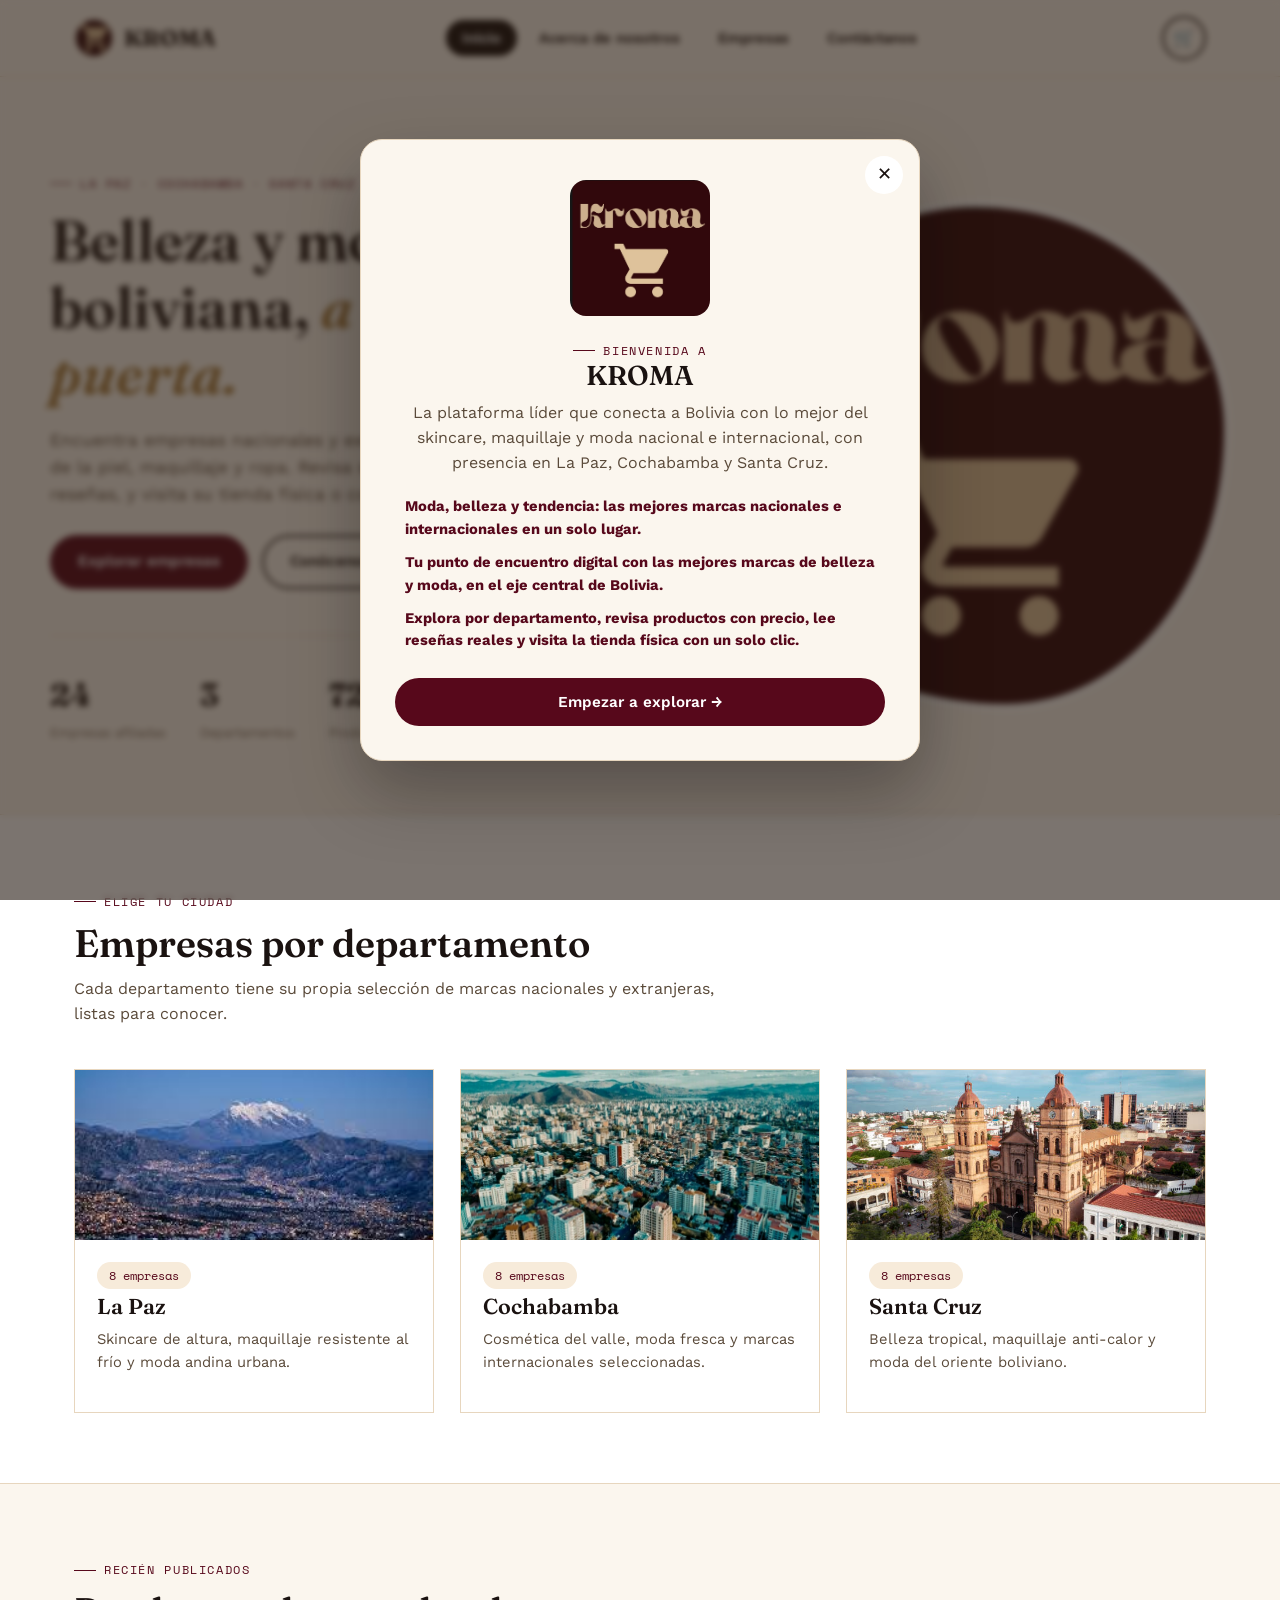
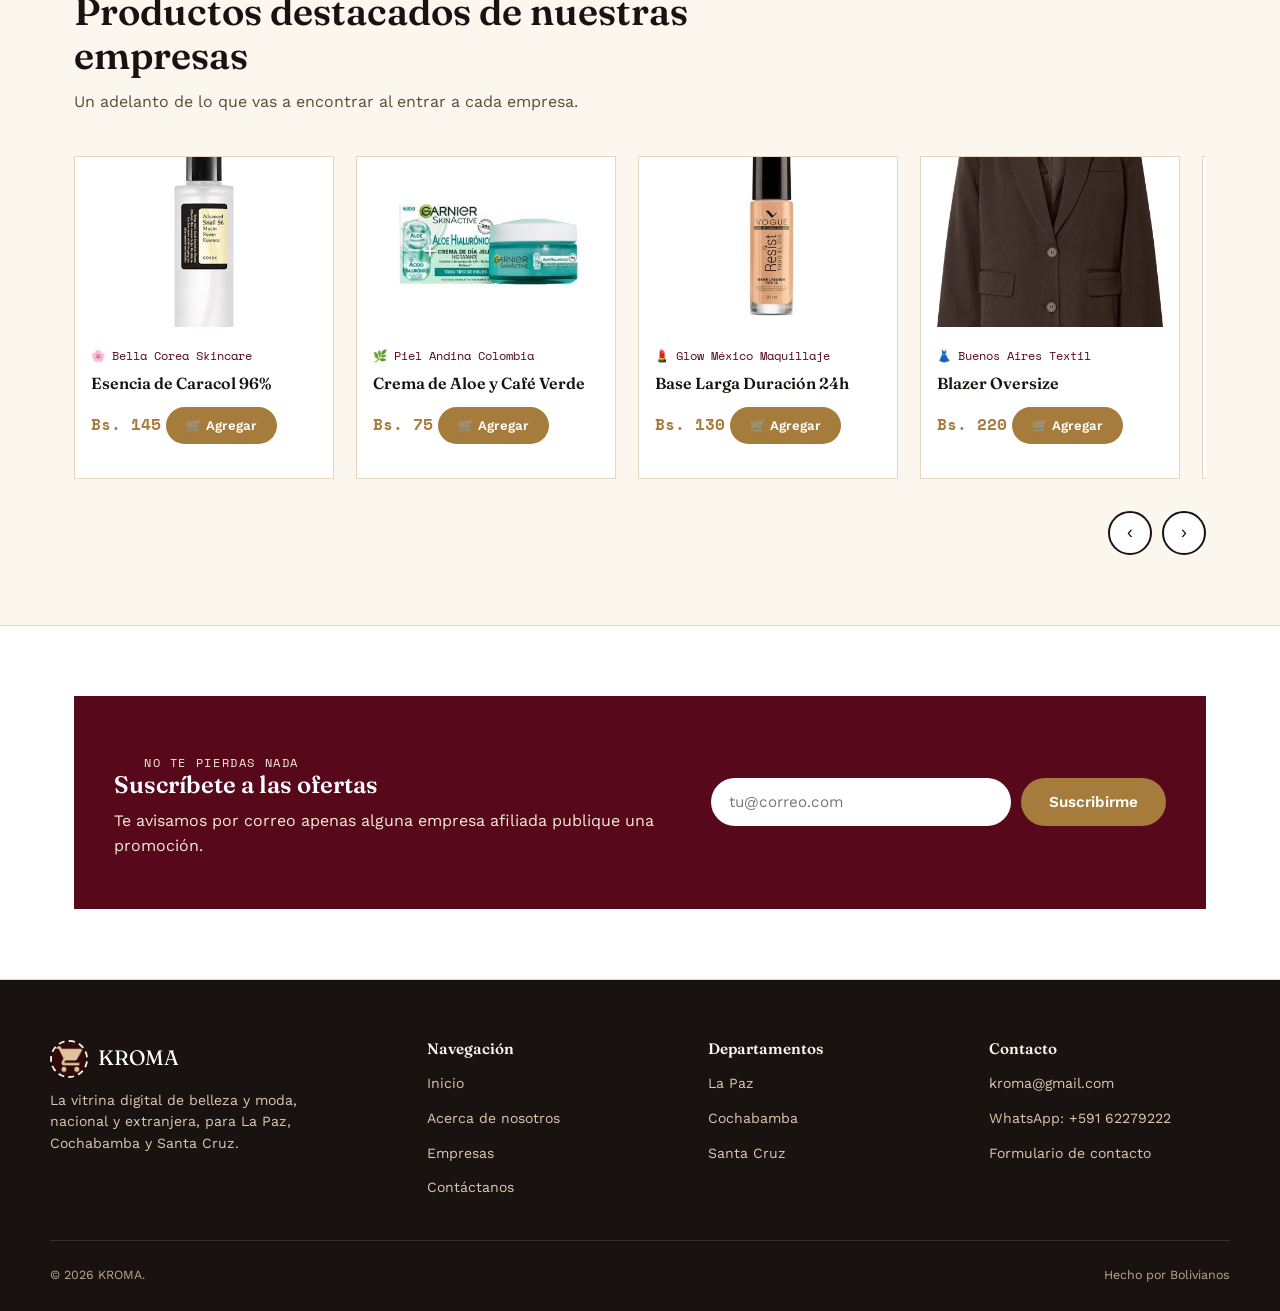
==== commit 7ec9b102: "Corregida barra diagonal en la ruta del logo" ====
--- a/index.html
+++ b/index.html
@@ -65,7 +65,7 @@
       </div>
     </div>
     <div class="hero-visual">
-      <img src="assets/img/hero.jpg" alt="KROMA - Belleza, moda y tendencia en Bolivia">
+      <img src="assets/img/logo-completo.jpg" alt="KROMA - Belleza, moda y tendencia en Bolivia">
     </div>
   </div>
 </section>
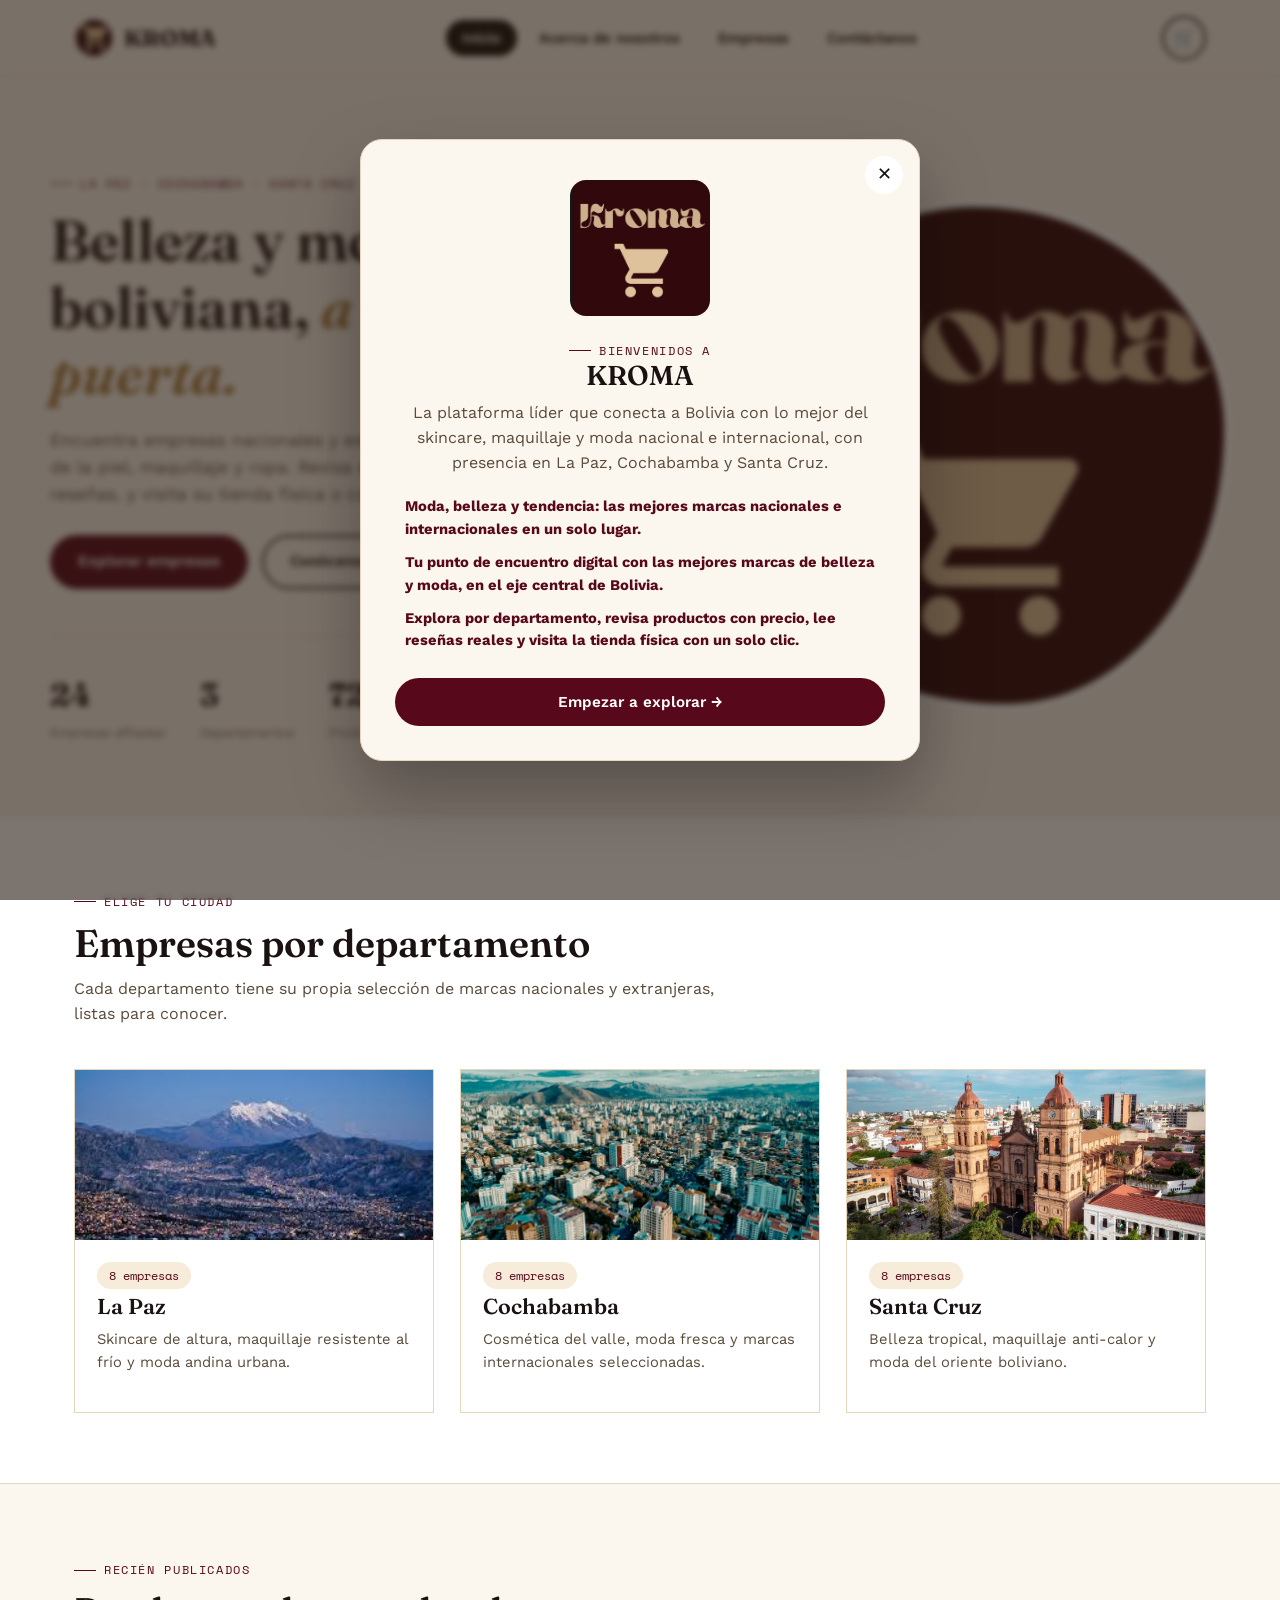
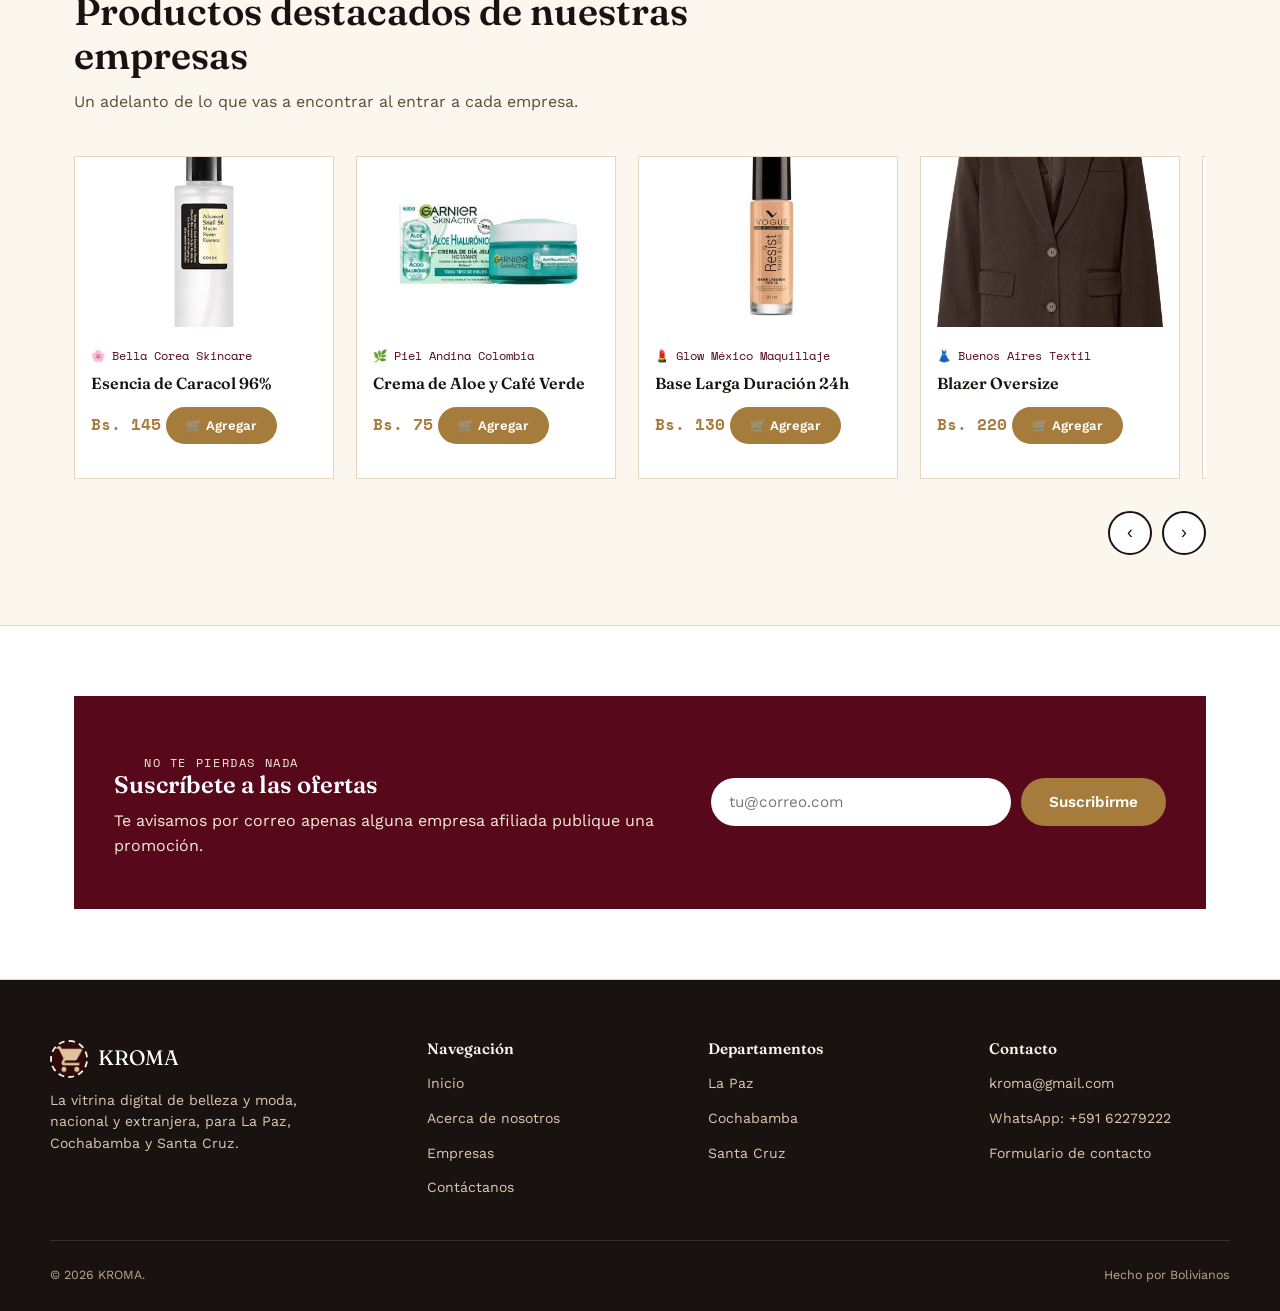
==== commit 23725f80: "Corregido bienvenida" ====
--- a/index.html
+++ b/index.html
@@ -20,7 +20,7 @@
     <button class="modal-cerrar" data-cerrar-bienvenida aria-label="Cerrar bienvenida">✕</button>
     <div class="modal-panel">
       <img src="assets/img/logo-completo.jpg" alt="Logo KROMA" class="sello-grande-img" style="border-radius:16px; width:140px; height:auto; border:none;">
-      <span class="eyebrow" style="justify-content:center;">Bienvenida a</span>
+      <span class="eyebrow" style="justify-content:center;">Bienvenidos a</span>
       <h3>KROMA</h3>
       <p>La plataforma líder que conecta a Bolivia con lo mejor del skincare, maquillaje y moda nacional e internacional, con presencia en La Paz, Cochabamba y Santa Cruz.</p>
       <ul class="bienvenida-lista">
